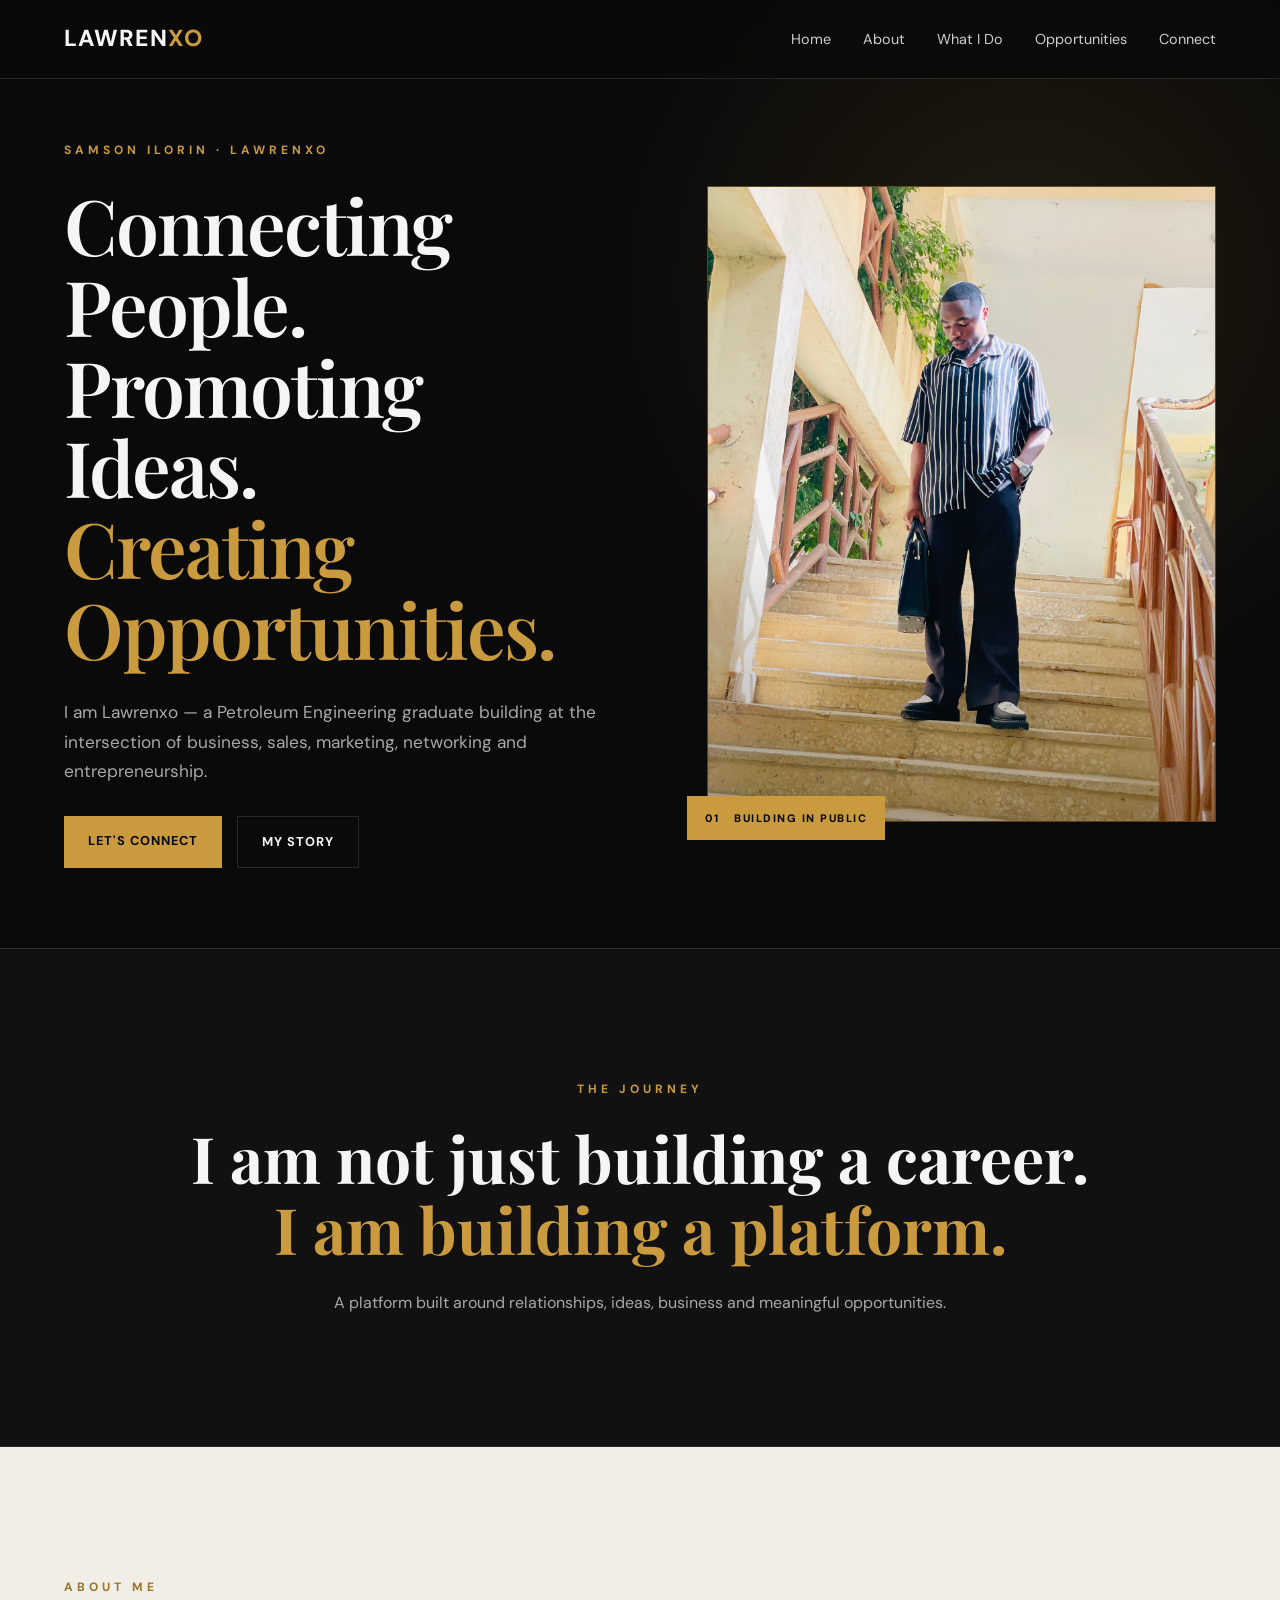
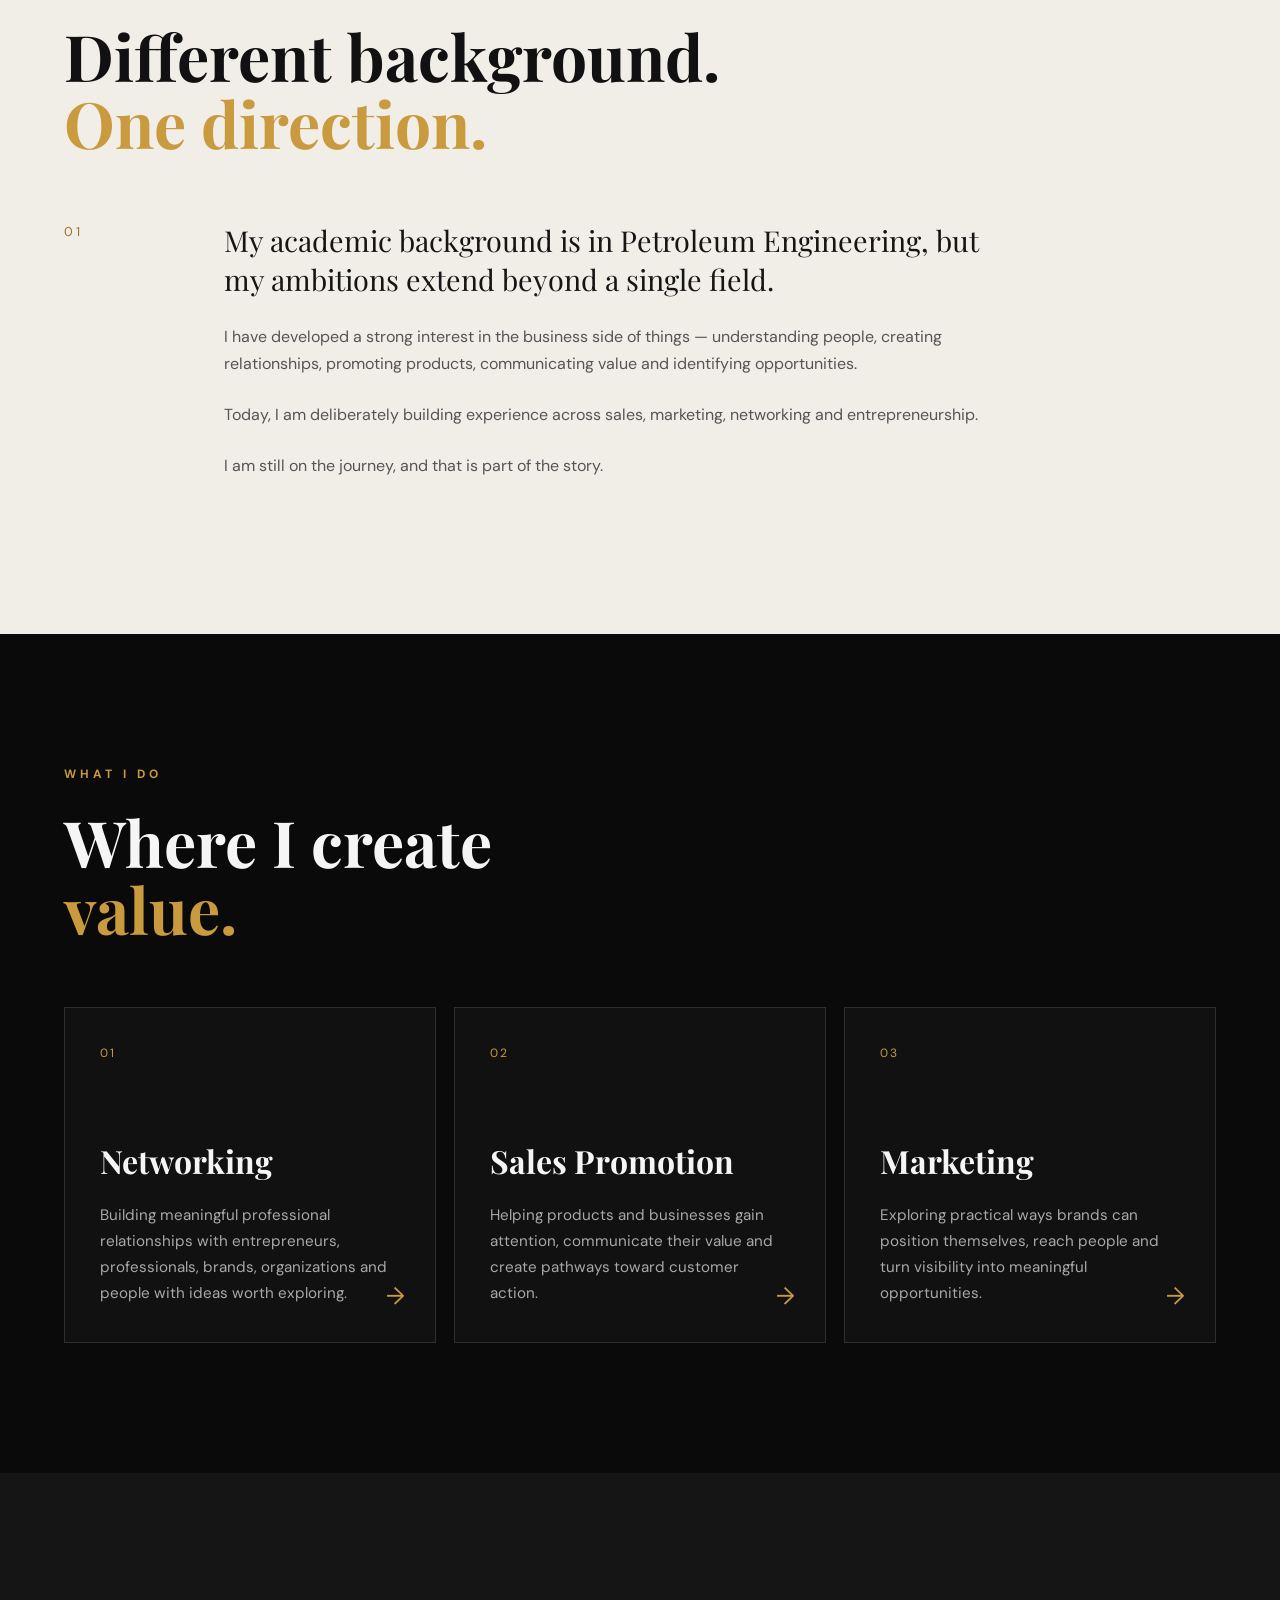
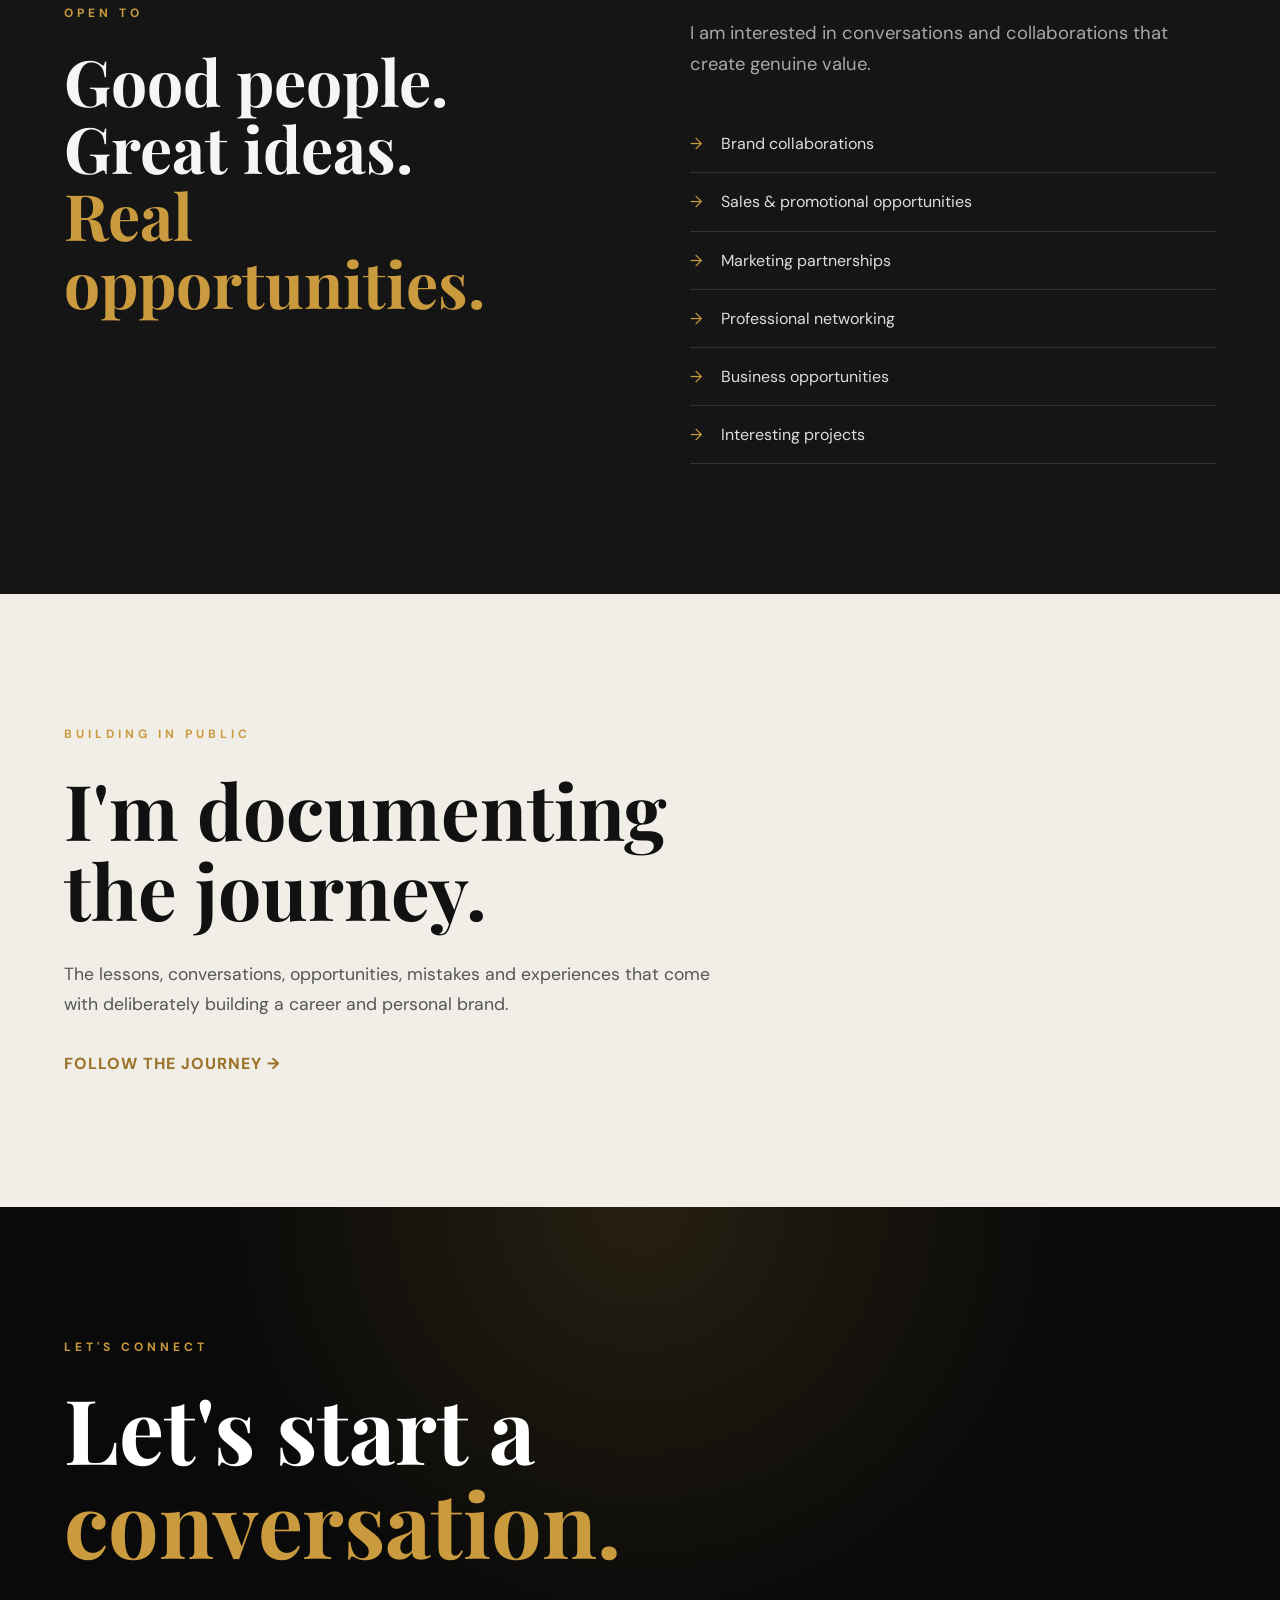
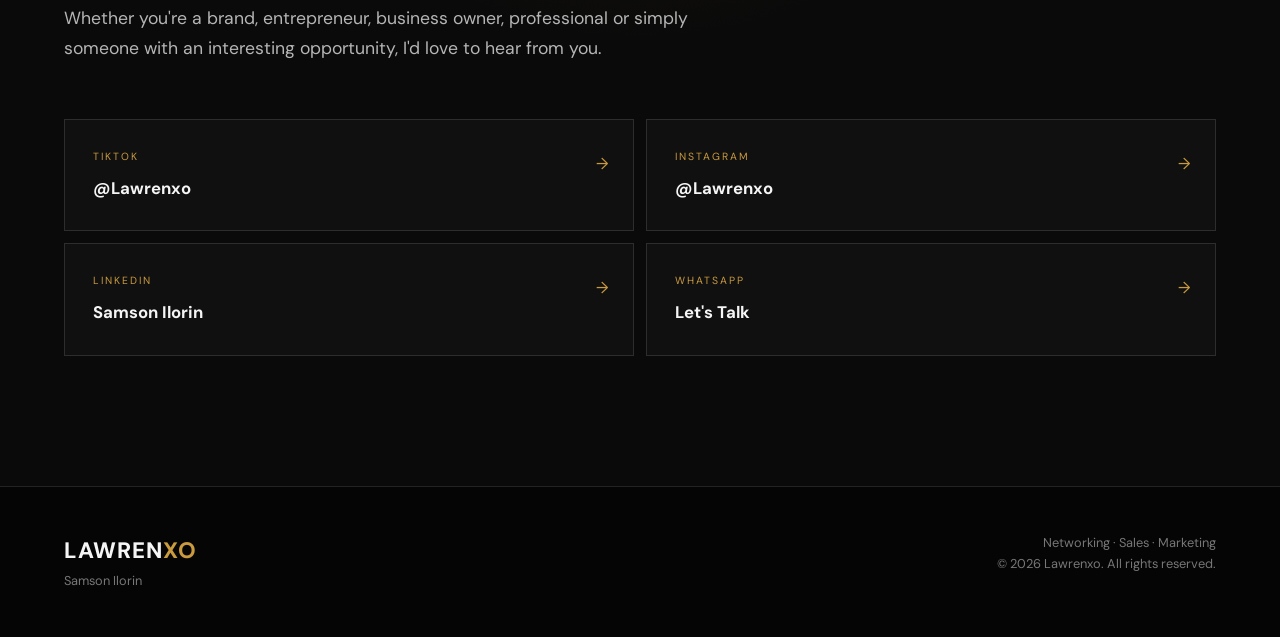
==== index.html @ e4afb921 "Add files via upload" ====
<!DOCTYPE html>
<html lang="en">

<head>

    <meta charset="UTF-8">

    <meta name="viewport"
          content="width=device-width, initial-scale=1.0">

    <meta name="description"
          content="Lawrenxo — Samson Ilorin. Networking, sales promotion, marketing and business opportunities.">

    <title>LAWRENXO | Samson Ilorin</title>

    <link rel="stylesheet" href="style.css">

</head>

<body>

<!-- ========================================================
     NAVIGATION
========================================================= -->

<header class="navbar">

    <div class="nav-container">

        <a href="#home" class="logo">
            LAWREN<span>XO</span>
        </a>

        <button class="menu-button"
                id="menuButton"
                aria-label="Open menu">
            ☰
        </button>

        <nav id="navMenu">

            <a href="#home">Home</a>

            <a href="#about">About</a>

            <a href="#what-i-do">What I Do</a>

            <a href="#opportunities">Opportunities</a>

            <a href="#connect">Connect</a>

        </nav>

    </div>

</header>


<!-- ========================================================
     HERO
========================================================= -->

<section id="home" class="hero">

    <div class="hero-container">

        <div class="hero-text">

            <p class="eyebrow">
                SAMSON ILORIN · LAWRENXO
            </p>

            <h1>
                Connecting People.
                <br>
                Promoting Ideas.
                <br>
                <span>Creating Opportunities.</span>
            </h1>

            <p class="hero-description">

                I am Lawrenxo — a Petroleum Engineering graduate
                building at the intersection of business, sales,
                marketing, networking and entrepreneurship.

            </p>

            <div class="hero-buttons">

                <a href="#connect" class="button primary">
                    LET'S CONNECT
                </a>

                <a href="#about" class="button secondary">
                    MY STORY
                </a>

            </div>

        </div>


        <div class="hero-image">

            <div class="image-frame">

                <img src="lawrenxo.jpg"
                     alt="Lawrenxo — Samson Ilorin">

            </div>

            <div class="image-tag">
                <span>01</span>
                BUILDING IN PUBLIC
            </div>

        </div>

    </div>

</section>


<!-- ========================================================
     INTRODUCTION
========================================================= -->

<section class="statement">

    <div class="statement-container">

        <p class="section-label">
            THE JOURNEY
        </p>

        <h2>
            I am not just building a career.
            <br>
            <span>I am building a platform.</span>
        </h2>

        <p>

            A platform built around relationships, ideas,
            business and meaningful opportunities.

        </p>

    </div>

</section>


<!-- ========================================================
     ABOUT
========================================================= -->

<section id="about" class="section about">

    <div class="section-container">

        <div class="section-heading">

            <p class="section-label">
                ABOUT ME
            </p>

            <h2>
                Different background.
                <br>
                <span>One direction.</span>
            </h2>

        </div>


        <div class="about-grid">

            <div class="about-number">
                01
            </div>

            <div class="about-content">

                <p class="large-text">

                    My academic background is in Petroleum
                    Engineering, but my ambitions extend beyond
                    a single field.

                </p>

                <p>

                    I have developed a strong interest in the
                    business side of things — understanding
                    people, creating relationships, promoting
                    products, communicating value and identifying
                    opportunities.

                </p>

                <p>

                    Today, I am deliberately building experience
                    across sales, marketing, networking and
                    entrepreneurship.

                </p>

                <p>

                    I am still on the journey, and that is part
                    of the story.

                </p>

            </div>

        </div>

    </div>

</section>


<!-- ========================================================
     WHAT I DO
========================================================= -->

<section id="what-i-do" class="section dark-section">

    <div class="section-container">

        <div class="section-heading">

            <p class="section-label gold">
                WHAT I DO
            </p>

            <h2>
                Where I create
                <br>
                <span>value.</span>
            </h2>

        </div>


        <div class="service-grid">

            <div class="service-card">

                <div class="service-number">
                    01
                </div>

                <h3>
                    Networking
                </h3>

                <p>

                    Building meaningful professional relationships
                    with entrepreneurs, professionals, brands,
                    organizations and people with ideas worth
                    exploring.

                </p>

                <span class="card-arrow">
                    →
                </span>

            </div>


            <div class="service-card">

                <div class="service-number">
                    02
                </div>

                <h3>
                    Sales Promotion
                </h3>

                <p>

                    Helping products and businesses gain attention,
                    communicate their value and create pathways
                    toward customer action.

                </p>

                <span class="card-arrow">
                    →
                </span>

            </div>


            <div class="service-card">

                <div class="service-number">
                    03
                </div>

                <h3>
                    Marketing
                </h3>

                <p>

                    Exploring practical ways brands can position
                    themselves, reach people and turn visibility
                    into meaningful opportunities.

                </p>

                <span class="card-arrow">
                    →
                </span>

            </div>

        </div>

    </div>

</section>


<!-- ========================================================
     OPPORTUNITIES
========================================================= -->

<section id="opportunities" class="section opportunities">

    <div class="section-container">

        <div class="opportunity-grid">

            <div>

                <p class="section-label">
                    OPEN TO
                </p>

                <h2>
                    Good people.
                    <br>
                    Great ideas.
                    <br>
                    <span>Real opportunities.</span>
                </h2>

            </div>


            <div class="opportunity-text">

                <p>

                    I am interested in conversations and
                    collaborations that create genuine value.

                </p>

                <ul>

                    <li>
                        Brand collaborations
                    </li>

                    <li>
                        Sales & promotional opportunities
                    </li>

                    <li>
                        Marketing partnerships
                    </li>

                    <li>
                        Professional networking
                    </li>

                    <li>
                        Business opportunities
                    </li>

                    <li>
                        Interesting projects
                    </li>

                </ul>

            </div>

        </div>

    </div>

</section>


<!-- ========================================================
     PERSONAL BRAND / CONTENT
========================================================= -->

<section class="section content-section">

    <div class="section-container">

        <div class="content-box">

            <p class="section-label gold">
                BUILDING IN PUBLIC
            </p>

            <h2>
                I'm documenting
                <br>
                the journey.
            </h2>

            <p>

                The lessons, conversations, opportunities,
                mistakes and experiences that come with
                deliberately building a career and personal
                brand.

            </p>

            <a href="#" class="text-link">
                FOLLOW THE JOURNEY →
            </a>

        </div>

    </div>

</section>


<!-- ========================================================
     CONNECT
========================================================= -->

<section id="connect" class="section connect-section">

    <div class="section-container">

        <p class="section-label gold">
            LET'S CONNECT
        </p>

        <h2>
            Let's start a
            <br>
            <span>conversation.</span>
        </h2>

        <p class="connect-description">

            Whether you're a brand, entrepreneur, business
            owner, professional or simply someone with an
            interesting opportunity, I'd love to hear from you.

        </p>


        <div class="contact-grid">

            <a href="#" class="contact-card">

                <small>
                    TIKTOK
                </small>

                <strong>
                    @Lawrenxo
                </strong>

                <span>
                    →
                </span>

            </a>


            <a href="#" class="contact-card">

                <small>
                    INSTAGRAM
                </small>

                <strong>
                    @Lawrenxo
                </strong>

                <span>
                    →
                </span>

            </a>


            <a href="#" class="contact-card">

                <small>
                    LINKEDIN
                </small>

                <strong>
                    Samson Ilorin
                </strong>

                <span>
                    →
                </span>

            </a>


            <a href="#" class="contact-card">

                <small>
                    WHATSAPP
                </small>

                <strong>
                    Let's Talk
                </strong>

                <span>
                    →
                </span>

            </a>

        </div>

    </div>

</section>


<!-- ========================================================
     FOOTER
========================================================= -->

<footer>

    <div class="footer-container">

        <div>

            <div class="footer-logo">
                LAWREN<span>XO</span>
            </div>

            <p>
                Samson Ilorin
            </p>

        </div>


        <div class="footer-right">

            <p>
                Networking · Sales · Marketing
            </p>

            <p>
                © <span id="year"></span> Lawrenxo.
                All rights reserved.
            </p>

        </div>

    </div>

</footer>


<script src="script.js"></script>

</body>

</html>
---- style.css ----
@import url('https://fonts.googleapis.com/css2?family=DM+Sans:wght@400;500;600;700&family=Playfair+Display:wght@500;600;700&display=swap');


/* ==========================================================
   GLOBAL
========================================================== */

* {
    margin: 0;
    padding: 0;
    box-sizing: border-box;
}

html {
    scroll-behavior: smooth;
}

body {
    font-family: "DM Sans", sans-serif;
    background: #0a0a0a;
    color: #f5f5f5;
    line-height: 1.7;
}

a {
    color: inherit;
    text-decoration: none;
}

img {
    max-width: 100%;
    display: block;
}

:root {
    --black: #0a0a0a;
    --soft-black: #111111;
    --gold: #c99a3e;
    --light-gold: #e0b95c;
    --white: #f5f5f5;
    --grey: #a8a8a8;
    --border: rgba(255,255,255,0.12);
}


/* ==========================================================
   NAVIGATION
========================================================== */

.navbar {
    position: fixed;
    top: 0;
    left: 0;
    width: 100%;
    z-index: 1000;
    background: rgba(10,10,10,0.92);
    backdrop-filter: blur(15px);
    border-bottom: 1px solid var(--border);
}

.nav-container {
    width: min(1180px, 90%);
    margin: auto;
    height: 78px;
    display: flex;
    align-items: center;
    justify-content: space-between;
}

.logo {
    font-size: 1.45rem;
    font-weight: 800;
    letter-spacing: 1px;
}

.logo span,
.footer-logo span {
    color: var(--gold);
}

nav {
    display: flex;
    gap: 32px;
}

nav a {
    color: #cfcfcf;
    font-size: 0.9rem;
    transition: 0.3s;
}

nav a:hover {
    color: var(--gold);
}

.menu-button {
    display: none;
    background: none;
    border: none;
    color: white;
    font-size: 28px;
}


/* ==========================================================
   HERO
========================================================== */

.hero {
    min-height: 100vh;
    padding: 140px 0 80px;
    background:
        radial-gradient(
            circle at 80% 30%,
            rgba(201,154,62,0.13),
            transparent 35%
        ),
        var(--black);
}

.hero-container {
    width: min(1180px, 90%);
    margin: auto;
    display: grid;
    grid-template-columns: 1.05fr 0.95fr;
    align-items: center;
    gap: 80px;
}

.eyebrow,
.section-label {
    color: var(--gold);
    font-size: 0.75rem;
    font-weight: 700;
    letter-spacing: 4px;
    margin-bottom: 24px;
}

.hero h1 {
    font-family: "Playfair Display", serif;
    font-size: clamp(3rem, 6vw, 5.8rem);
    line-height: 1.05;
    font-weight: 600;
    letter-spacing: -2px;
}

.hero h1 span {
    color: var(--gold);
}

.hero-description {
    color: var(--grey);
    max-width: 590px;
    margin: 30px 0;
    font-size: 1.08rem;
}

.hero-buttons {
    display: flex;
    gap: 15px;
    flex-wrap: wrap;
}

.button {
    padding: 14px 24px;
    font-size: 0.8rem;
    font-weight: 700;
    letter-spacing: 1px;
    transition: 0.3s;
}

.primary {
    background: var(--gold);
    color: #080808;
}

.primary:hover {
    background: var(--light-gold);
    transform: translateY(-2px);
}

.secondary {
    border: 1px solid var(--border);
}

.secondary:hover {
    border-color: var(--gold);
    color: var(--gold);
}

.hero-image {
    position: relative;
}

.image-frame {
    position: relative;
    overflow: hidden;
    border: 1px solid rgba(201,154,62,0.4);
}

.image-frame::after {
    content: "";
    position: absolute;
    inset: 0;
    background: linear-gradient(
        to top,
        rgba(0,0,0,0.3),
        transparent 45%
    );
}

.image-frame img {
    width: 100%;
    aspect-ratio: 4 / 5;
    object-fit: cover;
}

.image-tag {
    position: absolute;
    bottom: -18px;
    left: -20px;
    background: var(--gold);
    color: #080808;
    padding: 13px 18px;
    font-size: 0.68rem;
    font-weight: 800;
    letter-spacing: 1.5px;
}

.image-tag span {
    margin-right: 10px;
}


/* ==========================================================
   STATEMENT
========================================================== */

.statement {
    background: #111;
    padding: 130px 0;
    border-top: 1px solid var(--border);
    border-bottom: 1px solid var(--border);
}

.statement-container {
    width: min(950px, 90%);
    margin: auto;
    text-align: center;
}

.statement h2 {
    font-family: "Playfair Display", serif;
    font-size: clamp(2.4rem, 5vw, 4.5rem);
    line-height: 1.1;
}

.statement h2 span {
    color: var(--gold);
}

.statement p:last-child {
    margin-top: 25px;
    color: var(--grey);
}


/* ==========================================================
   SECTIONS
========================================================== */

.section {
    padding: 130px 0;
}

.section-container {
    width: min(1180px, 90%);
    margin: auto;
}

.section-heading {
    margin-bottom: 65px;
}

.section-heading h2,
.connect-section h2,
.content-box h2,
.opportunity-grid h2 {
    font-family: "Playfair Display", serif;
    font-size: clamp(2.5rem, 5vw, 4.7rem);
    line-height: 1.05;
}

.section-heading h2 span,
.opportunity-grid h2 span,
.connect-section h2 span {
    color: var(--gold);
}


/* ==========================================================
   ABOUT
========================================================== */

.about {
    background: #f1eee8;
    color: #111;
}

.about .section-label {
    color: #9b7428;
}

.about-grid {
    display: grid;
    grid-template-columns: 120px 1fr;
    gap: 40px;
}

.about-number {
    font-size: 0.8rem;
    letter-spacing: 3px;
    color: #9b7428;
}

.about-content {
    max-width: 780px;
}

.about-content p {
    color: #555;
    margin-bottom: 24px;
}

.about-content .large-text {
    font-family: "Playfair Display", serif;
    font-size: 1.8rem;
    line-height: 1.35;
    color: #151515;
}


/* ==========================================================
   SERVICES
========================================================== */

.dark-section {
    background: var(--black);
}

.gold {
    color: var(--gold);
}

.service-grid {
    display: grid;
    grid-template-columns: repeat(3, 1fr);
    gap: 18px;
}

.service-card {
    position: relative;
    min-height: 330px;
    padding: 35px;
    background: #111;
    border: 1px solid var(--border);
    transition: 0.35s;
}

.service-card:hover {
    transform: translateY(-8px);
    border-color: rgba(201,154,62,0.7);
}

.service-number {
    color: var(--gold);
    font-size: 0.75rem;
    letter-spacing: 2px;
    margin-bottom: 70px;
}

.service-card h3 {
    font-family: "Playfair Display", serif;
    font-size: 2rem;
    margin-bottom: 15px;
}

.service-card p {
    color: var(--grey);
    font-size: 0.95rem;
}

.card-arrow {
    position: absolute;
    right: 30px;
    bottom: 25px;
    color: var(--gold);
    font-size: 1.5rem;
}


/* ==========================================================
   OPPORTUNITIES
========================================================== */

.opportunities {
    background: #151515;
}

.opportunity-grid {
    display: grid;
    grid-template-columns: 1fr 1fr;
    gap: 100px;
    align-items: start;
}

.opportunity-text {
    padding-top: 15px;
}

.opportunity-text > p {
    color: var(--grey);
    font-size: 1.15rem;
    margin-bottom: 35px;
}

.opportunity-text ul {
    list-style: none;
}

.opportunity-text li {
    padding: 15px 0;
    border-bottom: 1px solid var(--border);
    color: #ddd;
}

.opportunity-text li::before {
    content: "→";
    color: var(--gold);
    margin-right: 15px;
}


/* ==========================================================
   CONTENT
========================================================== */

.content-section {
    background: #f1eee8;
    color: #111;
}

.content-box {
    max-width: 850px;
}

.content-box h2 {
    font-size: clamp(2.8rem, 6vw, 5.2rem);
}

.content-box p:not(.section-label) {
    color: #555;
    font-size: 1.1rem;
    margin: 30px 0;
    max-width: 650px;
}

.text-link {
    color: #9b7428;
    font-weight: 800;
    letter-spacing: 1px;
}


/* ==========================================================
   CONNECT
========================================================== */

.connect-section {
    background:
        radial-gradient(
            circle at 50% 0%,
            rgba(201,154,62,0.15),
            transparent 40%
        ),
        var(--black);
}

.connect-section h2 {
    color: #fff;
    font-size: clamp(3rem, 7vw, 6.5rem);
}

.connect-description {
    max-width: 680px;
    color: #b5b5b5;
    font-size: 1.1rem;
    margin: 35px 0 55px;
}

.contact-grid {
    display: grid;
    grid-template-columns: repeat(2, 1fr);
    gap: 12px;
}

.contact-card {
    position: relative;
    padding: 28px;
    border: 1px solid var(--border);
    background: rgba(255,255,255,0.025);
    transition: 0.3s;
}

.contact-card:hover {
    border-color: var(--gold);
    transform: translateY(-3px);
}

.contact-card small {
    display: block;
    color: var(--gold);
    font-size: 0.65rem;
    letter-spacing: 2px;
    margin-bottom: 8px;
}

.contact-card strong {
    font-size: 1.05rem;
}

.contact-card span {
    position: absolute;
    right: 25px;
    top: 30px;
    color: var(--gold);
}


/* ==========================================================
   FOOTER
========================================================== */

footer {
    background: #050505;
    border-top: 1px solid var(--border);
    padding: 45px 0;
}

.footer-container {
    width: min(1180px, 90%);
    margin: auto;
    display: flex;
    justify-content: space-between;
    gap: 30px;
}

.footer-logo {
    font-size: 1.4rem;
    font-weight: 800;
    letter-spacing: 1px;
}

footer p {
    color: #777;
    font-size: 0.8rem;
}

.footer-right {
    text-align: right;
}


/* ==========================================================
   MOBILE
========================================================== */

@media (max-width: 800px) {

    .nav-container {
        height: 70px;
    }

    .menu-button {
        display: block;
        cursor: pointer;
    }

    nav {
        display: none;
        position: absolute;
        top: 70px;
        left: 0;
        width: 100%;
        background: #0a0a0a;
        flex-direction: column;
        padding: 25px 5%;
        border-bottom: 1px solid var(--border);
    }

    nav.active {
        display: flex;
    }

    nav a {
        padding: 10px 0;
    }

    .hero {
        padding-top: 115px;
    }

    .hero-container {
        grid-template-columns: 1fr;
        gap: 55px;
    }

    .hero h1 {
        font-size: clamp(3rem, 13vw, 4.5rem);
    }

    .hero-image {
        max-width: 520px;
        margin: auto;
    }

    .service-grid {
        grid-template-columns: 1fr;
    }

    .about-grid {
        grid-template-columns: 1fr;
        gap: 20px;
    }

    .opportunity-grid {
        grid-template-columns: 1fr;
        gap: 55px;
    }

    .contact-grid {
        grid-template-columns: 1fr;
    }

    .footer-container {
        flex-direction: column;
    }

    .footer-right {
        text-align: left;
    }

    .section {
        padding: 95px 0;
    }

}


/* ==========================================================
   VERY SMALL PHONES
========================================================== */

@media (max-width: 430px) {

    .hero h1 {
        letter-spacing: -1.5px;
    }

    .image-tag {
        left: 10px;
    }

    .service-card {
        padding: 28px;
    }

    .contact-card {
        padding: 24px;
    }

}
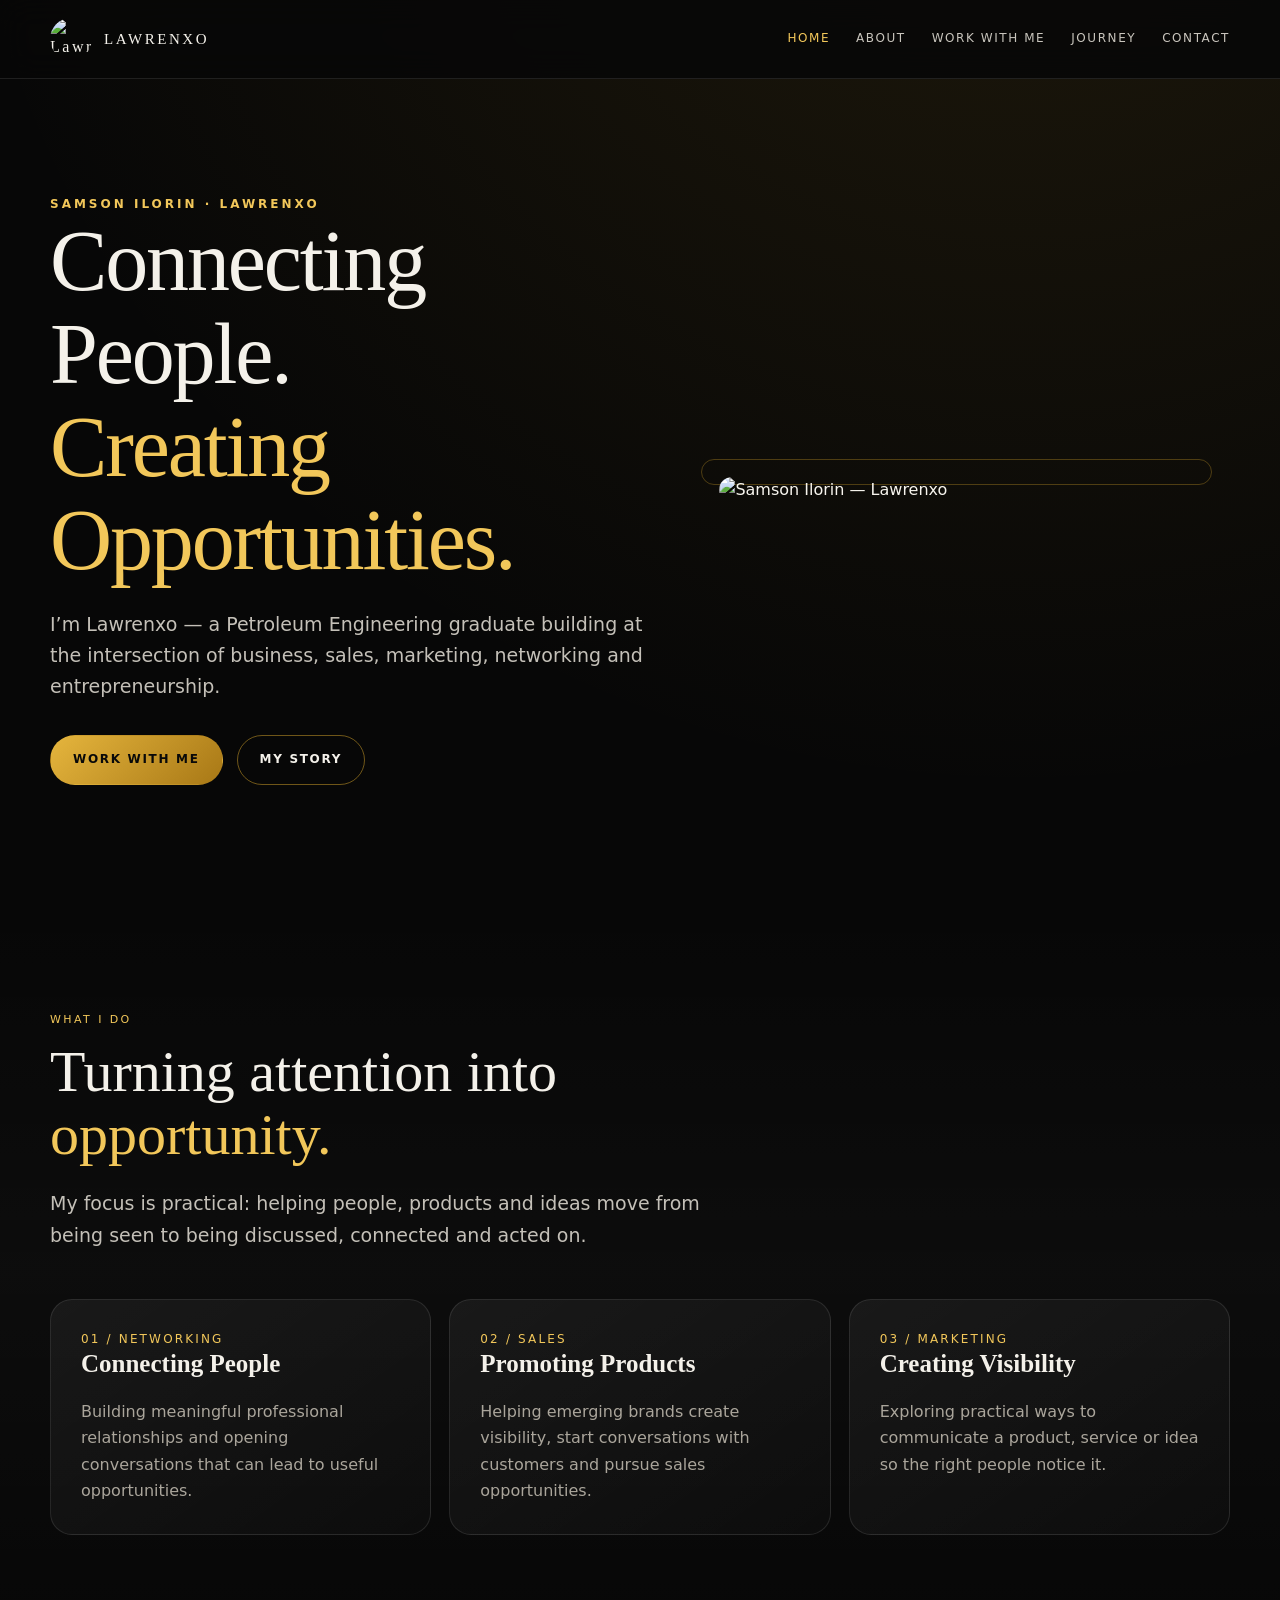
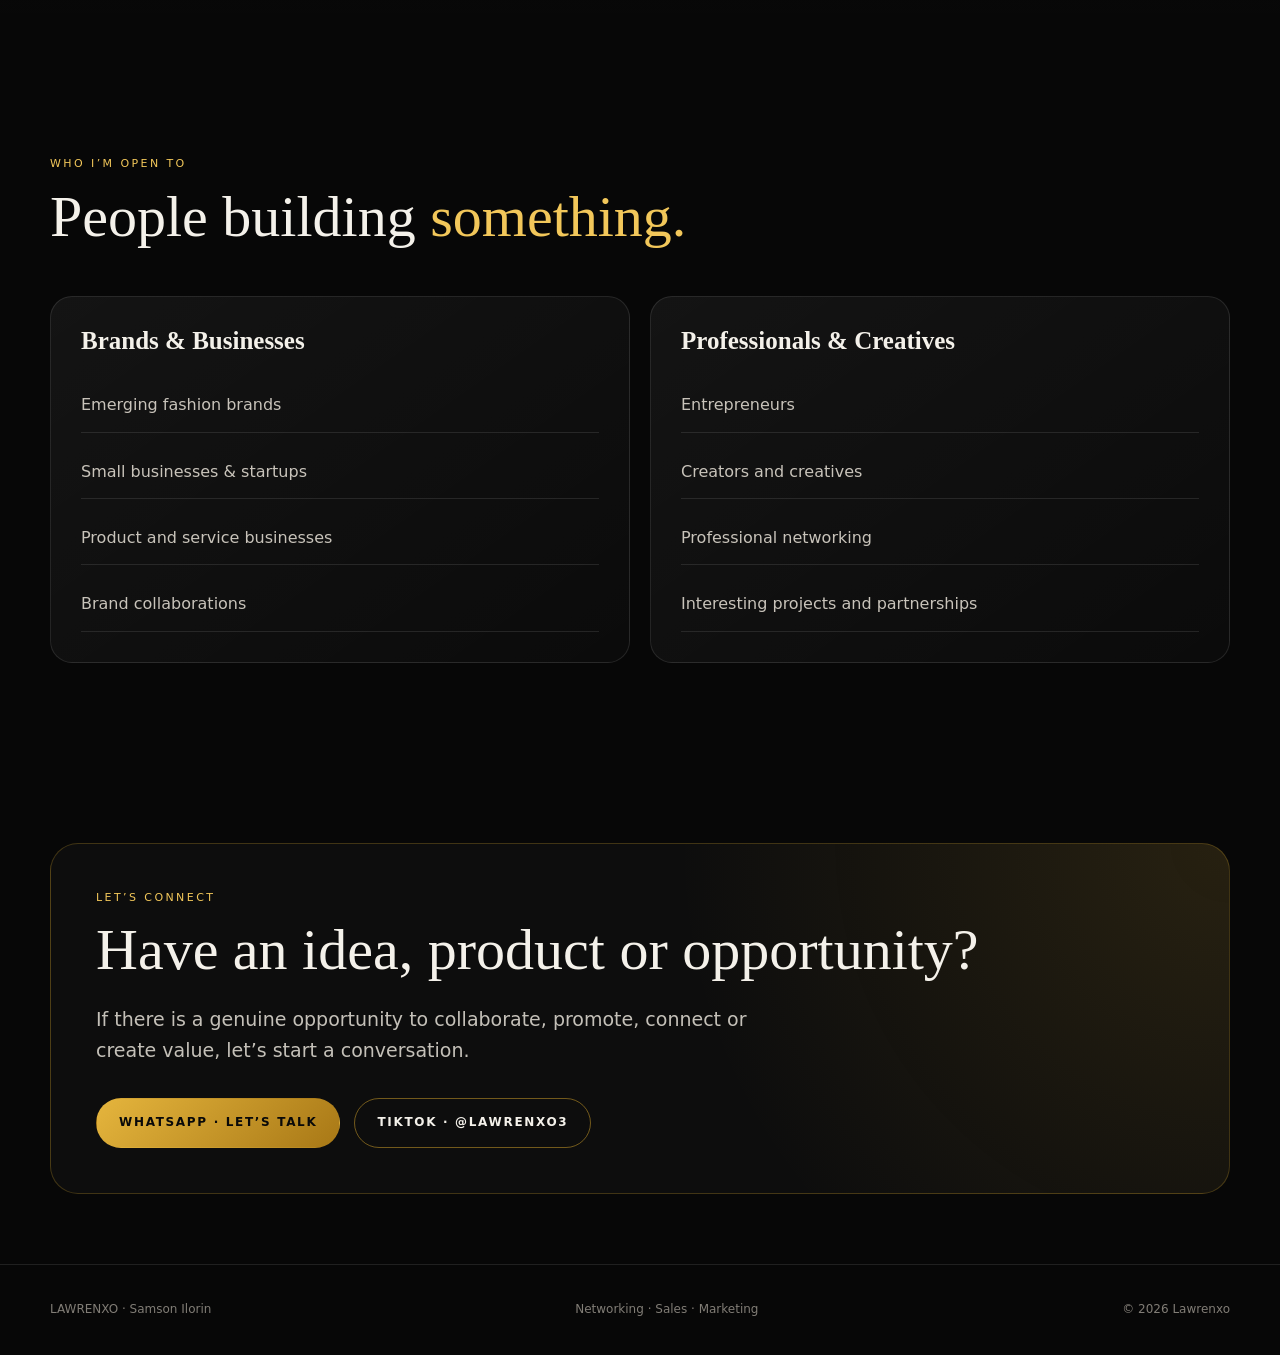
==== commit 3d07ebf7: "Add files via upload" ====
--- a/index.html
+++ b/index.html
@@ -1,594 +1,40 @@
-<!DOCTYPE html>
-<html lang="en">
-
-<head>
-
-    <meta charset="UTF-8">
-
-    <meta name="viewport"
-          content="width=device-width, initial-scale=1.0">
-
-    <meta name="description"
-          content="Lawrenxo — Samson Ilorin. Networking, sales promotion, marketing and business opportunities.">
-
-    <title>LAWRENXO | Samson Ilorin</title>
-
-    <link rel="stylesheet" href="style.css">
-
-</head>
-
-<body>
-
-<!-- ========================================================
-     NAVIGATION
-========================================================= -->
-
-<header class="navbar">
-
-    <div class="nav-container">
-
-        <a href="#home" class="logo">
-            LAWREN<span>XO</span>
-        </a>
-
-        <button class="menu-button"
-                id="menuButton"
-                aria-label="Open menu">
-            ☰
-        </button>
-
-        <nav id="navMenu">
-
-            <a href="#home">Home</a>
-
-            <a href="#about">About</a>
-
-            <a href="#what-i-do">What I Do</a>
-
-            <a href="#opportunities">Opportunities</a>
-
-            <a href="#connect">Connect</a>
-
-        </nav>
-
-    </div>
-
-</header>
-
-
-<!-- ========================================================
-     HERO
-========================================================= -->
-
-<section id="home" class="hero">
-
-    <div class="hero-container">
-
-        <div class="hero-text">
-
-            <p class="eyebrow">
-                SAMSON ILORIN · LAWRENXO
-            </p>
-
-            <h1>
-                Connecting People.
-                <br>
-                Promoting Ideas.
-                <br>
-                <span>Creating Opportunities.</span>
-            </h1>
-
-            <p class="hero-description">
-
-                I am Lawrenxo — a Petroleum Engineering graduate
-                building at the intersection of business, sales,
-                marketing, networking and entrepreneurship.
-
-            </p>
-
-            <div class="hero-buttons">
-
-                <a href="#connect" class="button primary">
-                    LET'S CONNECT
-                </a>
-
-                <a href="#about" class="button secondary">
-                    MY STORY
-                </a>
-
-            </div>
-
-        </div>
-
-
-        <div class="hero-image">
-
-            <div class="image-frame">
-
-                <img src="lawrenxo.jpg"
-                     alt="Lawrenxo — Samson Ilorin">
-
-            </div>
-
-            <div class="image-tag">
-                <span>01</span>
-                BUILDING IN PUBLIC
-            </div>
-
-        </div>
-
-    </div>
-
+<!doctype html>
+<html lang="en"><head>
+<meta charset="utf-8"><meta name="viewport" content="width=device-width,initial-scale=1">
+<title>LAWRENXO | Samson Ilorin</title>
+<meta name="description" content="Lawrenxo — Samson Ilorin. Networking, sales promotion, marketing and business opportunities.">
+<link rel="icon" type="image/png" href="assets/favicon.png"><link rel="stylesheet" href="style.css">
+</head><body>
+<header class="site-header"><div class="container nav">
+<a class="brand" href="index.html"><img src="assets/lawrenxo-logo.png" alt="Lawrenxo LX logo"><span>LAWRENXO</span></a>
+<button class="menu-btn" aria-label="Open menu">☰</button>
+<nav class="nav-links"><a href="index.html">Home</a><a href="about.html">About</a><a href="work.html">Work With Me</a><a href="journey.html">Journey</a><a href="contact.html">Contact</a></nav>
+</div></header>
+<main>
+<section class="hero container">
+<div class="reveal"><div class="eyebrow">Samson Ilorin · Lawrenxo</div>
+<h1>Connecting People.<br><span class="gold">Creating Opportunities.</span></h1>
+<p class="lead">I’m Lawrenxo — a Petroleum Engineering graduate building at the intersection of business, sales, marketing, networking and entrepreneurship.</p>
+<div class="actions"><a class="btn primary" href="work.html">Work With Me</a><a class="btn" href="about.html">My Story</a></div></div>
+<div class="hero-photo reveal"><img src="assets/lawrenxo.jpg" alt="Samson Ilorin — Lawrenxo"></div>
 </section>
 
+<section class="section alt"><div class="container">
+<div class="section-head reveal"><div class="kicker">What I Do</div><h2>Turning attention into <span class="gold">opportunity.</span></h2><p class="lead">My focus is practical: helping people, products and ideas move from being seen to being discussed, connected and acted on.</p></div>
+<div class="grid-3">
+<article class="card reveal"><div class="num">01 / NETWORKING</div><h3>Connecting People</h3><p>Building meaningful professional relationships and opening conversations that can lead to useful opportunities.</p></article>
+<article class="card reveal"><div class="num">02 / SALES</div><h3>Promoting Products</h3><p>Helping emerging brands create visibility, start conversations with customers and pursue sales opportunities.</p></article>
+<article class="card reveal"><div class="num">03 / MARKETING</div><h3>Creating Visibility</h3><p>Exploring practical ways to communicate a product, service or idea so the right people notice it.</p></article>
+</div></div></section>
 
-<!-- ========================================================
-     INTRODUCTION
-========================================================= -->
+<section class="section"><div class="container">
+<div class="section-head reveal"><div class="kicker">Who I’m Open To</div><h2>People building <span class="gold">something.</span></h2></div>
+<div class="grid-2">
+<div class="card reveal"><h3>Brands & Businesses</h3><ul class="list"><li>Emerging fashion brands</li><li>Small businesses & startups</li><li>Product and service businesses</li><li>Brand collaborations</li></ul></div>
+<div class="card reveal"><h3>Professionals & Creatives</h3><ul class="list"><li>Entrepreneurs</li><li>Creators and creatives</li><li>Professional networking</li><li>Interesting projects and partnerships</li></ul></div>
+</div></div></section>
 
-<section class="statement">
-
-    <div class="statement-container">
-
-        <p class="section-label">
-            THE JOURNEY
-        </p>
-
-        <h2>
-            I am not just building a career.
-            <br>
-            <span>I am building a platform.</span>
-        </h2>
-
-        <p>
-
-            A platform built around relationships, ideas,
-            business and meaningful opportunities.
-
-        </p>
-
-    </div>
-
-</section>
-
-
-<!-- ========================================================
-     ABOUT
-========================================================= -->
-
-<section id="about" class="section about">
-
-    <div class="section-container">
-
-        <div class="section-heading">
-
-            <p class="section-label">
-                ABOUT ME
-            </p>
-
-            <h2>
-                Different background.
-                <br>
-                <span>One direction.</span>
-            </h2>
-
-        </div>
-
-
-        <div class="about-grid">
-
-            <div class="about-number">
-                01
-            </div>
-
-            <div class="about-content">
-
-                <p class="large-text">
-
-                    My academic background is in Petroleum
-                    Engineering, but my ambitions extend beyond
-                    a single field.
-
-                </p>
-
-                <p>
-
-                    I have developed a strong interest in the
-                    business side of things — understanding
-                    people, creating relationships, promoting
-                    products, communicating value and identifying
-                    opportunities.
-
-                </p>
-
-                <p>
-
-                    Today, I am deliberately building experience
-                    across sales, marketing, networking and
-                    entrepreneurship.
-
-                </p>
-
-                <p>
-
-                    I am still on the journey, and that is part
-                    of the story.
-
-                </p>
-
-            </div>
-
-        </div>
-
-    </div>
-
-</section>
-
-
-<!-- ========================================================
-     WHAT I DO
-========================================================= -->
-
-<section id="what-i-do" class="section dark-section">
-
-    <div class="section-container">
-
-        <div class="section-heading">
-
-            <p class="section-label gold">
-                WHAT I DO
-            </p>
-
-            <h2>
-                Where I create
-                <br>
-                <span>value.</span>
-            </h2>
-
-        </div>
-
-
-        <div class="service-grid">
-
-            <div class="service-card">
-
-                <div class="service-number">
-                    01
-                </div>
-
-                <h3>
-                    Networking
-                </h3>
-
-                <p>
-
-                    Building meaningful professional relationships
-                    with entrepreneurs, professionals, brands,
-                    organizations and people with ideas worth
-                    exploring.
-
-                </p>
-
-                <span class="card-arrow">
-                    →
-                </span>
-
-            </div>
-
-
-            <div class="service-card">
-
-                <div class="service-number">
-                    02
-                </div>
-
-                <h3>
-                    Sales Promotion
-                </h3>
-
-                <p>
-
-                    Helping products and businesses gain attention,
-                    communicate their value and create pathways
-                    toward customer action.
-
-                </p>
-
-                <span class="card-arrow">
-                    →
-                </span>
-
-            </div>
-
-
-            <div class="service-card">
-
-                <div class="service-number">
-                    03
-                </div>
-
-                <h3>
-                    Marketing
-                </h3>
-
-                <p>
-
-                    Exploring practical ways brands can position
-                    themselves, reach people and turn visibility
-                    into meaningful opportunities.
-
-                </p>
-
-                <span class="card-arrow">
-                    →
-                </span>
-
-            </div>
-
-        </div>
-
-    </div>
-
-</section>
-
-
-<!-- ========================================================
-     OPPORTUNITIES
-========================================================= -->
-
-<section id="opportunities" class="section opportunities">
-
-    <div class="section-container">
-
-        <div class="opportunity-grid">
-
-            <div>
-
-                <p class="section-label">
-                    OPEN TO
-                </p>
-
-                <h2>
-                    Good people.
-                    <br>
-                    Great ideas.
-                    <br>
-                    <span>Real opportunities.</span>
-                </h2>
-
-            </div>
-
-
-            <div class="opportunity-text">
-
-                <p>
-
-                    I am interested in conversations and
-                    collaborations that create genuine value.
-
-                </p>
-
-                <ul>
-
-                    <li>
-                        Brand collaborations
-                    </li>
-
-                    <li>
-                        Sales & promotional opportunities
-                    </li>
-
-                    <li>
-                        Marketing partnerships
-                    </li>
-
-                    <li>
-                        Professional networking
-                    </li>
-
-                    <li>
-                        Business opportunities
-                    </li>
-
-                    <li>
-                        Interesting projects
-                    </li>
-
-                </ul>
-
-            </div>
-
-        </div>
-
-    </div>
-
-</section>
-
-
-<!-- ========================================================
-     PERSONAL BRAND / CONTENT
-========================================================= -->
-
-<section class="section content-section">
-
-    <div class="section-container">
-
-        <div class="content-box">
-
-            <p class="section-label gold">
-                BUILDING IN PUBLIC
-            </p>
-
-            <h2>
-                I'm documenting
-                <br>
-                the journey.
-            </h2>
-
-            <p>
-
-                The lessons, conversations, opportunities,
-                mistakes and experiences that come with
-                deliberately building a career and personal
-                brand.
-
-            </p>
-
-            <a href="#" class="text-link">
-                FOLLOW THE JOURNEY →
-            </a>
-
-        </div>
-
-    </div>
-
-</section>
-
-
-<!-- ========================================================
-     CONNECT
-========================================================= -->
-
-<section id="connect" class="section connect-section">
-
-    <div class="section-container">
-
-        <p class="section-label gold">
-            LET'S CONNECT
-        </p>
-
-        <h2>
-            Let's start a
-            <br>
-            <span>conversation.</span>
-        </h2>
-
-        <p class="connect-description">
-
-            Whether you're a brand, entrepreneur, business
-            owner, professional or simply someone with an
-            interesting opportunity, I'd love to hear from you.
-
-        </p>
-
-
-        <div class="contact-grid">
-
-            <a href="#" class="contact-card">
-
-                <small>
-                    TIKTOK
-                </small>
-
-                <strong>
-                    @Lawrenxo
-                </strong>
-
-                <span>
-                    →
-                </span>
-
-            </a>
-
-
-            <a href="#" class="contact-card">
-
-                <small>
-                    INSTAGRAM
-                </small>
-
-                <strong>
-                    @Lawrenxo
-                </strong>
-
-                <span>
-                    →
-                </span>
-
-            </a>
-
-
-            <a href="#" class="contact-card">
-
-                <small>
-                    LINKEDIN
-                </small>
-
-                <strong>
-                    Samson Ilorin
-                </strong>
-
-                <span>
-                    →
-                </span>
-
-            </a>
-
-
-            <a href="#" class="contact-card">
-
-                <small>
-                    WHATSAPP
-                </small>
-
-                <strong>
-                    Let's Talk
-                </strong>
-
-                <span>
-                    →
-                </span>
-
-            </a>
-
-        </div>
-
-    </div>
-
-</section>
-
-
-<!-- ========================================================
-     FOOTER
-========================================================= -->
-
-<footer>
-
-    <div class="footer-container">
-
-        <div>
-
-            <div class="footer-logo">
-                LAWREN<span>XO</span>
-            </div>
-
-            <p>
-                Samson Ilorin
-            </p>
-
-        </div>
-
-
-        <div class="footer-right">
-
-            <p>
-                Networking · Sales · Marketing
-            </p>
-
-            <p>
-                © <span id="year"></span> Lawrenxo.
-                All rights reserved.
-            </p>
-
-        </div>
-
-    </div>
-
-</footer>
-
-
-<script src="script.js"></script>
-
-</body>
-
-</html>
+<section class="cta-band"><div class="container contact-box reveal"><div class="kicker">Let’s Connect</div><h2>Have an idea, product or opportunity?</h2><p class="lead">If there is a genuine opportunity to collaborate, promote, connect or create value, let’s start a conversation.</p><div class="actions"><a class="btn primary" href="https://wa.me/2348118064784?text=Hello%20Lawrenxo%2C%20I%20found%20your%20website%20and%20I%27d%20like%20to%20discuss%20a%20business%20opportunity." target="_blank" rel="noopener">WhatsApp · Let’s Talk</a><a class="btn" href="https://www.tiktok.com/@lawrenxo3" target="_blank" rel="noopener">TikTok · @lawrenxo3</a></div></div></section>
+</main>
+<footer class="footer"><div class="container footer-row"><span>LAWRENXO · Samson Ilorin</span><span>Networking · Sales · Marketing</span><span>© 2026 Lawrenxo</span></div></footer>
+<script src="script.js"></script></body></html>
--- a/style.css
+++ b/style.css
@@ -1,683 +1,117 @@
 
-@import url('https://fonts.googleapis.com/css2?family=DM+Sans:wght@400;500;600;700&family=Playfair+Display:wght@500;600;700&display=swap');
-
-
-/* ==========================================================
-   GLOBAL
-========================================================== */
-
-* {
-    margin: 0;
-    padding: 0;
-    box-sizing: border-box;
+:root{
+  --bg:#070707;
+  --surface:#0e0e0f;
+  --surface-2:#141414;
+  --line:rgba(255,255,255,.10);
+  --text:#f4f1ea;
+  --muted:#aaa59b;
+  --gold:#d7a62a;
+  --gold-2:#f2c75a;
+  --max:1180px;
+  --radius:22px;
 }
-
-html {
-    scroll-behavior: smooth;
+*{box-sizing:border-box}
+html{scroll-behavior:smooth}
+body{
+  margin:0;background:radial-gradient(circle at 80% -10%,rgba(215,166,42,.12),transparent 32%),var(--bg);
+  color:var(--text);font-family:Inter,system-ui,-apple-system,BlinkMacSystemFont,"Segoe UI",sans-serif;
+  line-height:1.65;
 }
-
-body {
-    font-family: "DM Sans", sans-serif;
-    background: #0a0a0a;
-    color: #f5f5f5;
-    line-height: 1.7;
+a{color:inherit;text-decoration:none}
+img{max-width:100%;display:block}
+.container{width:min(calc(100% - 40px),var(--max));margin:auto}
+.site-header{
+  position:sticky;top:0;z-index:100;background:rgba(7,7,7,.88);
+  backdrop-filter:blur(16px);border-bottom:1px solid var(--line)
 }
-
-a {
-    color: inherit;
-    text-decoration: none;
+.nav{height:78px;display:flex;align-items:center;justify-content:space-between}
+.brand{display:flex;align-items:center;gap:12px;font-family:Georgia,serif;letter-spacing:.16em}
+.brand img{width:42px;height:42px;border-radius:50%;object-fit:cover}
+.brand span{font-size:15px}
+.nav-links{display:flex;gap:26px;align-items:center}
+.nav-links a{font-size:12px;letter-spacing:.13em;text-transform:uppercase;color:#c9c5bd}
+.nav-links a:hover,.nav-links a.active{color:var(--gold-2)}
+.menu-btn{display:none;background:none;border:0;color:white;font-size:25px}
+.hero{min-height:calc(100vh - 78px);display:grid;grid-template-columns:1.08fr .92fr;align-items:center;gap:70px;padding:80px 0}
+.eyebrow{color:var(--gold-2);font-size:12px;letter-spacing:.25em;text-transform:uppercase;font-weight:700}
+h1,h2,h3{font-family:Georgia,"Times New Roman",serif;line-height:1.08;margin:0 0 22px}
+h1{font-size:clamp(48px,7vw,86px);font-weight:500;letter-spacing:-.025em}
+h2{font-size:clamp(36px,5vw,58px);font-weight:500}
+h3{font-size:25px}
+.lead{font-size:19px;color:#c4c0b8;max-width:680px}
+.gold{color:var(--gold-2)}
+.actions{display:flex;flex-wrap:wrap;gap:14px;margin-top:32px}
+.btn{
+  display:inline-flex;align-items:center;justify-content:center;min-height:50px;padding:0 22px;
+  border:1px solid rgba(215,166,42,.5);border-radius:999px;font-size:12px;
+  letter-spacing:.14em;text-transform:uppercase;font-weight:700;transition:.25s ease
 }
-
-img {
-    max-width: 100%;
-    display: block;
+.btn.primary{background:linear-gradient(135deg,#e5b53d,#a87816);color:#090909;border-color:transparent}
+.btn:hover{transform:translateY(-2px);box-shadow:0 12px 30px rgba(0,0,0,.25)}
+.hero-photo{position:relative}
+.hero-photo:before{content:"";position:absolute;inset:-18px 18px 18px -18px;border:1px solid rgba(215,166,42,.32);border-radius:26px;z-index:0}
+.hero-photo img{position:relative;z-index:1;width:100%;max-height:650px;object-fit:cover;object-position:center 38%;border-radius:24px;filter:saturate(.9) contrast(1.03)}
+.section{padding:110px 0}
+.section.alt{background:linear-gradient(180deg,transparent,rgba(255,255,255,.025),transparent)}
+.section-head{max-width:760px;margin-bottom:48px}
+.kicker{color:var(--gold-2);font-size:11px;letter-spacing:.22em;text-transform:uppercase;margin-bottom:12px}
+.grid-3{display:grid;grid-template-columns:repeat(3,1fr);gap:18px}
+.grid-2{display:grid;grid-template-columns:repeat(2,1fr);gap:20px}
+.card{
+  background:linear-gradient(145deg,rgba(255,255,255,.055),rgba(255,255,255,.018));
+  border:1px solid var(--line);border-radius:var(--radius);padding:30px
 }
-
-:root {
-    --black: #0a0a0a;
-    --soft-black: #111111;
-    --gold: #c99a3e;
-    --light-gold: #e0b95c;
-    --white: #f5f5f5;
-    --grey: #a8a8a8;
-    --border: rgba(255,255,255,0.12);
+.card p{color:var(--muted);margin-bottom:0}
+.num{font-size:12px;color:var(--gold-2);letter-spacing:.18em}
+.quote{font-family:Georgia,serif;font-size:30px;line-height:1.25;color:#e9e3d8;max-width:900px}
+.list{display:grid;gap:13px;padding:0;margin:25px 0 0;list-style:none}
+.list li{border-bottom:1px solid var(--line);padding:13px 0;color:#c8c3ba}
+.timeline{display:grid;gap:0}
+.timeline-item{display:grid;grid-template-columns:180px 1fr;gap:30px;padding:28px 0;border-top:1px solid var(--line)}
+.timeline-item .year{color:var(--gold-2);font-size:12px;letter-spacing:.14em;text-transform:uppercase}
+.page-hero{padding:100px 0 70px;border-bottom:1px solid var(--line)}
+.page-hero p{max-width:760px;color:var(--muted);font-size:18px}
+.contact-box{
+  padding:45px;border:1px solid rgba(215,166,42,.25);border-radius:28px;
+  background:radial-gradient(circle at top right,rgba(215,166,42,.13),transparent 45%),#0d0d0d
 }
-
-
-/* ==========================================================
-   NAVIGATION
-========================================================== */
-
-.navbar {
-    position: fixed;
-    top: 0;
-    left: 0;
-    width: 100%;
-    z-index: 1000;
-    background: rgba(10,10,10,0.92);
-    backdrop-filter: blur(15px);
-    border-bottom: 1px solid var(--border);
+.socials{display:flex;flex-wrap:wrap;gap:12px;margin-top:25px}
+.social{
+  padding:13px 17px;border:1px solid var(--line);border-radius:12px;color:#ddd8cf;
+  font-size:12px;letter-spacing:.1em;text-transform:uppercase
 }
-
-.nav-container {
-    width: min(1180px, 90%);
-    margin: auto;
-    height: 78px;
-    display: flex;
-    align-items: center;
-    justify-content: space-between;
+.social:hover{border-color:rgba(215,166,42,.55);color:var(--gold-2)}
+.footer{border-top:1px solid var(--line);padding:35px 0;color:#817d76;font-size:12px}
+.footer-row{display:flex;justify-content:space-between;gap:20px;flex-wrap:wrap}
+.small{font-size:13px;color:#8f8b84}
+.cta-band{padding:70px 0}
+.center{text-align:center}
+.center .section-head{margin-left:auto;margin-right:auto}
+.reveal{opacity:0;transform:translateY(16px);transition:opacity .7s ease,transform .7s ease}
+.reveal.visible{opacity:1;transform:none}
+@media(max-width:860px){
+  .nav-links{
+    position:absolute;left:20px;right:20px;top:72px;display:none;flex-direction:column;
+    align-items:stretch;background:#0b0b0b;border:1px solid var(--line);border-radius:16px;padding:10px
+  }
+  .nav-links.open{display:flex}
+  .nav-links a{padding:13px}
+  .menu-btn{display:block}
+  .hero{grid-template-columns:1fr;gap:45px;padding:65px 0}
+  .hero-photo{max-width:620px;margin:auto}
+  .grid-3{grid-template-columns:1fr}
+  .grid-2{grid-template-columns:1fr}
+  .section{padding:80px 0}
+  .timeline-item{grid-template-columns:1fr;gap:8px}
 }
-
-.logo {
-    font-size: 1.45rem;
-    font-weight: 800;
-    letter-spacing: 1px;
+@media(max-width:520px){
+  .container{width:min(calc(100% - 28px),var(--max))}
+  .nav{height:70px}
+  .brand img{width:38px;height:38px}
+  h1{font-size:47px}
+  .lead{font-size:17px}
+  .actions{display:grid}
+  .btn{width:100%}
+  .contact-box{padding:28px}
 }
-
-.logo span,
-.footer-logo span {
-    color: var(--gold);
-}
-
-nav {
-    display: flex;
-    gap: 32px;
-}
-
-nav a {
-    color: #cfcfcf;
-    font-size: 0.9rem;
-    transition: 0.3s;
-}
-
-nav a:hover {
-    color: var(--gold);
-}
-
-.menu-button {
-    display: none;
-    background: none;
-    border: none;
-    color: white;
-    font-size: 28px;
-}
-
-
-/* ==========================================================
-   HERO
-========================================================== */
-
-.hero {
-    min-height: 100vh;
-    padding: 140px 0 80px;
-    background:
-        radial-gradient(
-            circle at 80% 30%,
-            rgba(201,154,62,0.13),
-            transparent 35%
-        ),
-        var(--black);
-}
-
-.hero-container {
-    width: min(1180px, 90%);
-    margin: auto;
-    display: grid;
-    grid-template-columns: 1.05fr 0.95fr;
-    align-items: center;
-    gap: 80px;
-}
-
-.eyebrow,
-.section-label {
-    color: var(--gold);
-    font-size: 0.75rem;
-    font-weight: 700;
-    letter-spacing: 4px;
-    margin-bottom: 24px;
-}
-
-.hero h1 {
-    font-family: "Playfair Display", serif;
-    font-size: clamp(3rem, 6vw, 5.8rem);
-    line-height: 1.05;
-    font-weight: 600;
-    letter-spacing: -2px;
-}
-
-.hero h1 span {
-    color: var(--gold);
-}
-
-.hero-description {
-    color: var(--grey);
-    max-width: 590px;
-    margin: 30px 0;
-    font-size: 1.08rem;
-}
-
-.hero-buttons {
-    display: flex;
-    gap: 15px;
-    flex-wrap: wrap;
-}
-
-.button {
-    padding: 14px 24px;
-    font-size: 0.8rem;
-    font-weight: 700;
-    letter-spacing: 1px;
-    transition: 0.3s;
-}
-
-.primary {
-    background: var(--gold);
-    color: #080808;
-}
-
-.primary:hover {
-    background: var(--light-gold);
-    transform: translateY(-2px);
-}
-
-.secondary {
-    border: 1px solid var(--border);
-}
-
-.secondary:hover {
-    border-color: var(--gold);
-    color: var(--gold);
-}
-
-.hero-image {
-    position: relative;
-}
-
-.image-frame {
-    position: relative;
-    overflow: hidden;
-    border: 1px solid rgba(201,154,62,0.4);
-}
-
-.image-frame::after {
-    content: "";
-    position: absolute;
-    inset: 0;
-    background: linear-gradient(
-        to top,
-        rgba(0,0,0,0.3),
-        transparent 45%
-    );
-}
-
-.image-frame img {
-    width: 100%;
-    aspect-ratio: 4 / 5;
-    object-fit: cover;
-}
-
-.image-tag {
-    position: absolute;
-    bottom: -18px;
-    left: -20px;
-    background: var(--gold);
-    color: #080808;
-    padding: 13px 18px;
-    font-size: 0.68rem;
-    font-weight: 800;
-    letter-spacing: 1.5px;
-}
-
-.image-tag span {
-    margin-right: 10px;
-}
-
-
-/* ==========================================================
-   STATEMENT
-========================================================== */
-
-.statement {
-    background: #111;
-    padding: 130px 0;
-    border-top: 1px solid var(--border);
-    border-bottom: 1px solid var(--border);
-}
-
-.statement-container {
-    width: min(950px, 90%);
-    margin: auto;
-    text-align: center;
-}
-
-.statement h2 {
-    font-family: "Playfair Display", serif;
-    font-size: clamp(2.4rem, 5vw, 4.5rem);
-    line-height: 1.1;
-}
-
-.statement h2 span {
-    color: var(--gold);
-}
-
-.statement p:last-child {
-    margin-top: 25px;
-    color: var(--grey);
-}
-
-
-/* ==========================================================
-   SECTIONS
-========================================================== */
-
-.section {
-    padding: 130px 0;
-}
-
-.section-container {
-    width: min(1180px, 90%);
-    margin: auto;
-}
-
-.section-heading {
-    margin-bottom: 65px;
-}
-
-.section-heading h2,
-.connect-section h2,
-.content-box h2,
-.opportunity-grid h2 {
-    font-family: "Playfair Display", serif;
-    font-size: clamp(2.5rem, 5vw, 4.7rem);
-    line-height: 1.05;
-}
-
-.section-heading h2 span,
-.opportunity-grid h2 span,
-.connect-section h2 span {
-    color: var(--gold);
-}
-
-
-/* ==========================================================
-   ABOUT
-========================================================== */
-
-.about {
-    background: #f1eee8;
-    color: #111;
-}
-
-.about .section-label {
-    color: #9b7428;
-}
-
-.about-grid {
-    display: grid;
-    grid-template-columns: 120px 1fr;
-    gap: 40px;
-}
-
-.about-number {
-    font-size: 0.8rem;
-    letter-spacing: 3px;
-    color: #9b7428;
-}
-
-.about-content {
-    max-width: 780px;
-}
-
-.about-content p {
-    color: #555;
-    margin-bottom: 24px;
-}
-
-.about-content .large-text {
-    font-family: "Playfair Display", serif;
-    font-size: 1.8rem;
-    line-height: 1.35;
-    color: #151515;
-}
-
-
-/* ==========================================================
-   SERVICES
-========================================================== */
-
-.dark-section {
-    background: var(--black);
-}
-
-.gold {
-    color: var(--gold);
-}
-
-.service-grid {
-    display: grid;
-    grid-template-columns: repeat(3, 1fr);
-    gap: 18px;
-}
-
-.service-card {
-    position: relative;
-    min-height: 330px;
-    padding: 35px;
-    background: #111;
-    border: 1px solid var(--border);
-    transition: 0.35s;
-}
-
-.service-card:hover {
-    transform: translateY(-8px);
-    border-color: rgba(201,154,62,0.7);
-}
-
-.service-number {
-    color: var(--gold);
-    font-size: 0.75rem;
-    letter-spacing: 2px;
-    margin-bottom: 70px;
-}
-
-.service-card h3 {
-    font-family: "Playfair Display", serif;
-    font-size: 2rem;
-    margin-bottom: 15px;
-}
-
-.service-card p {
-    color: var(--grey);
-    font-size: 0.95rem;
-}
-
-.card-arrow {
-    position: absolute;
-    right: 30px;
-    bottom: 25px;
-    color: var(--gold);
-    font-size: 1.5rem;
-}
-
-
-/* ==========================================================
-   OPPORTUNITIES
-========================================================== */
-
-.opportunities {
-    background: #151515;
-}
-
-.opportunity-grid {
-    display: grid;
-    grid-template-columns: 1fr 1fr;
-    gap: 100px;
-    align-items: start;
-}
-
-.opportunity-text {
-    padding-top: 15px;
-}
-
-.opportunity-text > p {
-    color: var(--grey);
-    font-size: 1.15rem;
-    margin-bottom: 35px;
-}
-
-.opportunity-text ul {
-    list-style: none;
-}
-
-.opportunity-text li {
-    padding: 15px 0;
-    border-bottom: 1px solid var(--border);
-    color: #ddd;
-}
-
-.opportunity-text li::before {
-    content: "→";
-    color: var(--gold);
-    margin-right: 15px;
-}
-
-
-/* ==========================================================
-   CONTENT
-========================================================== */
-
-.content-section {
-    background: #f1eee8;
-    color: #111;
-}
-
-.content-box {
-    max-width: 850px;
-}
-
-.content-box h2 {
-    font-size: clamp(2.8rem, 6vw, 5.2rem);
-}
-
-.content-box p:not(.section-label) {
-    color: #555;
-    font-size: 1.1rem;
-    margin: 30px 0;
-    max-width: 650px;
-}
-
-.text-link {
-    color: #9b7428;
-    font-weight: 800;
-    letter-spacing: 1px;
-}
-
-
-/* ==========================================================
-   CONNECT
-========================================================== */
-
-.connect-section {
-    background:
-        radial-gradient(
-            circle at 50% 0%,
-            rgba(201,154,62,0.15),
-            transparent 40%
-        ),
-        var(--black);
-}
-
-.connect-section h2 {
-    color: #fff;
-    font-size: clamp(3rem, 7vw, 6.5rem);
-}
-
-.connect-description {
-    max-width: 680px;
-    color: #b5b5b5;
-    font-size: 1.1rem;
-    margin: 35px 0 55px;
-}
-
-.contact-grid {
-    display: grid;
-    grid-template-columns: repeat(2, 1fr);
-    gap: 12px;
-}
-
-.contact-card {
-    position: relative;
-    padding: 28px;
-    border: 1px solid var(--border);
-    background: rgba(255,255,255,0.025);
-    transition: 0.3s;
-}
-
-.contact-card:hover {
-    border-color: var(--gold);
-    transform: translateY(-3px);
-}
-
-.contact-card small {
-    display: block;
-    color: var(--gold);
-    font-size: 0.65rem;
-    letter-spacing: 2px;
-    margin-bottom: 8px;
-}
-
-.contact-card strong {
-    font-size: 1.05rem;
-}
-
-.contact-card span {
-    position: absolute;
-    right: 25px;
-    top: 30px;
-    color: var(--gold);
-}
-
-
-/* ==========================================================
-   FOOTER
-========================================================== */
-
-footer {
-    background: #050505;
-    border-top: 1px solid var(--border);
-    padding: 45px 0;
-}
-
-.footer-container {
-    width: min(1180px, 90%);
-    margin: auto;
-    display: flex;
-    justify-content: space-between;
-    gap: 30px;
-}
-
-.footer-logo {
-    font-size: 1.4rem;
-    font-weight: 800;
-    letter-spacing: 1px;
-}
-
-footer p {
-    color: #777;
-    font-size: 0.8rem;
-}
-
-.footer-right {
-    text-align: right;
-}
-
-
-/* ==========================================================
-   MOBILE
-========================================================== */
-
-@media (max-width: 800px) {
-
-    .nav-container {
-        height: 70px;
-    }
-
-    .menu-button {
-        display: block;
-        cursor: pointer;
-    }
-
-    nav {
-        display: none;
-        position: absolute;
-        top: 70px;
-        left: 0;
-        width: 100%;
-        background: #0a0a0a;
-        flex-direction: column;
-        padding: 25px 5%;
-        border-bottom: 1px solid var(--border);
-    }
-
-    nav.active {
-        display: flex;
-    }
-
-    nav a {
-        padding: 10px 0;
-    }
-
-    .hero {
-        padding-top: 115px;
-    }
-
-    .hero-container {
-        grid-template-columns: 1fr;
-        gap: 55px;
-    }
-
-    .hero h1 {
-        font-size: clamp(3rem, 13vw, 4.5rem);
-    }
-
-    .hero-image {
-        max-width: 520px;
-        margin: auto;
-    }
-
-    .service-grid {
-        grid-template-columns: 1fr;
-    }
-
-    .about-grid {
-        grid-template-columns: 1fr;
-        gap: 20px;
-    }
-
-    .opportunity-grid {
-        grid-template-columns: 1fr;
-        gap: 55px;
-    }
-
-    .contact-grid {
-        grid-template-columns: 1fr;
-    }
-
-    .footer-container {
-        flex-direction: column;
-    }
-
-    .footer-right {
-        text-align: left;
-    }
-
-    .section {
-        padding: 95px 0;
-    }
-
-}
-
-
-/* ==========================================================
-   VERY SMALL PHONES
-========================================================== */
-
-@media (max-width: 430px) {
-
-    .hero h1 {
-        letter-spacing: -1.5px;
-    }
-
-    .image-tag {
-        left: 10px;
-    }
-
-    .service-card {
-        padding: 28px;
-    }
-
-    .contact-card {
-        padding: 24px;
-    }
-
-}
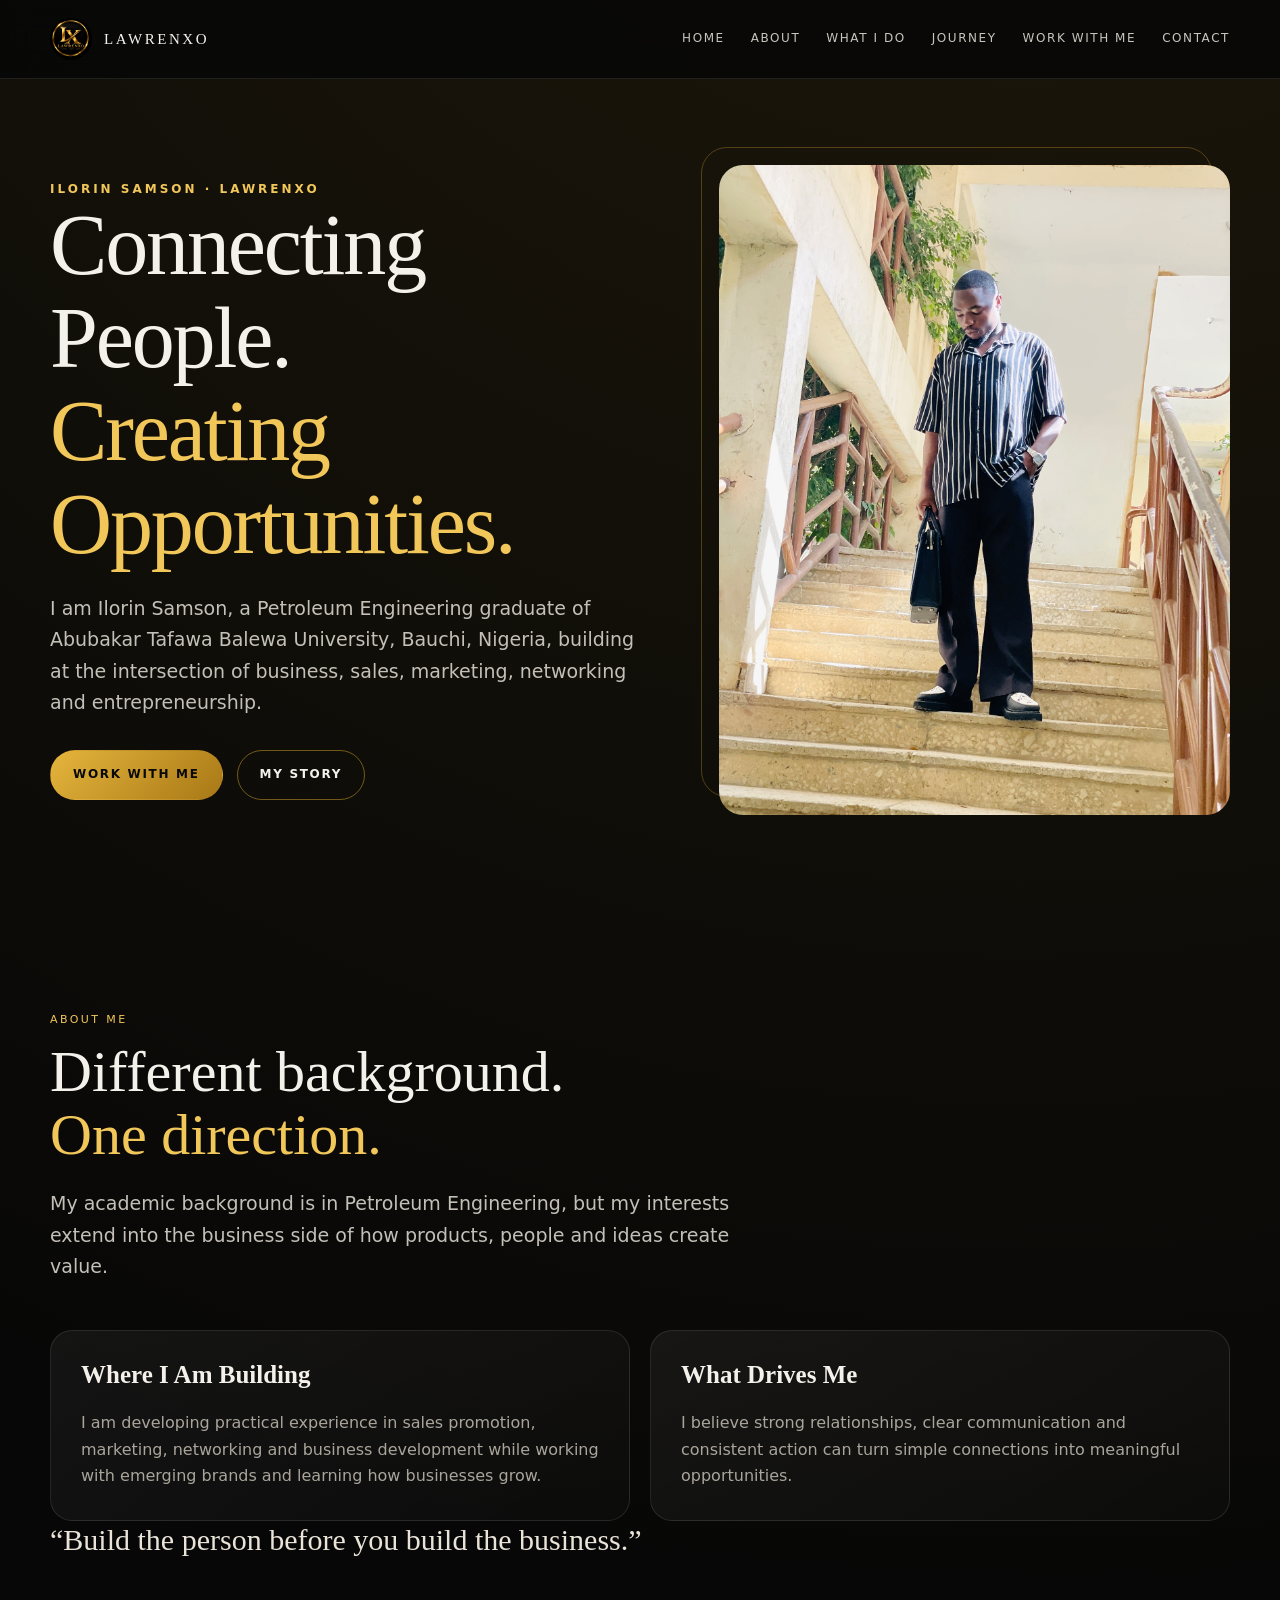
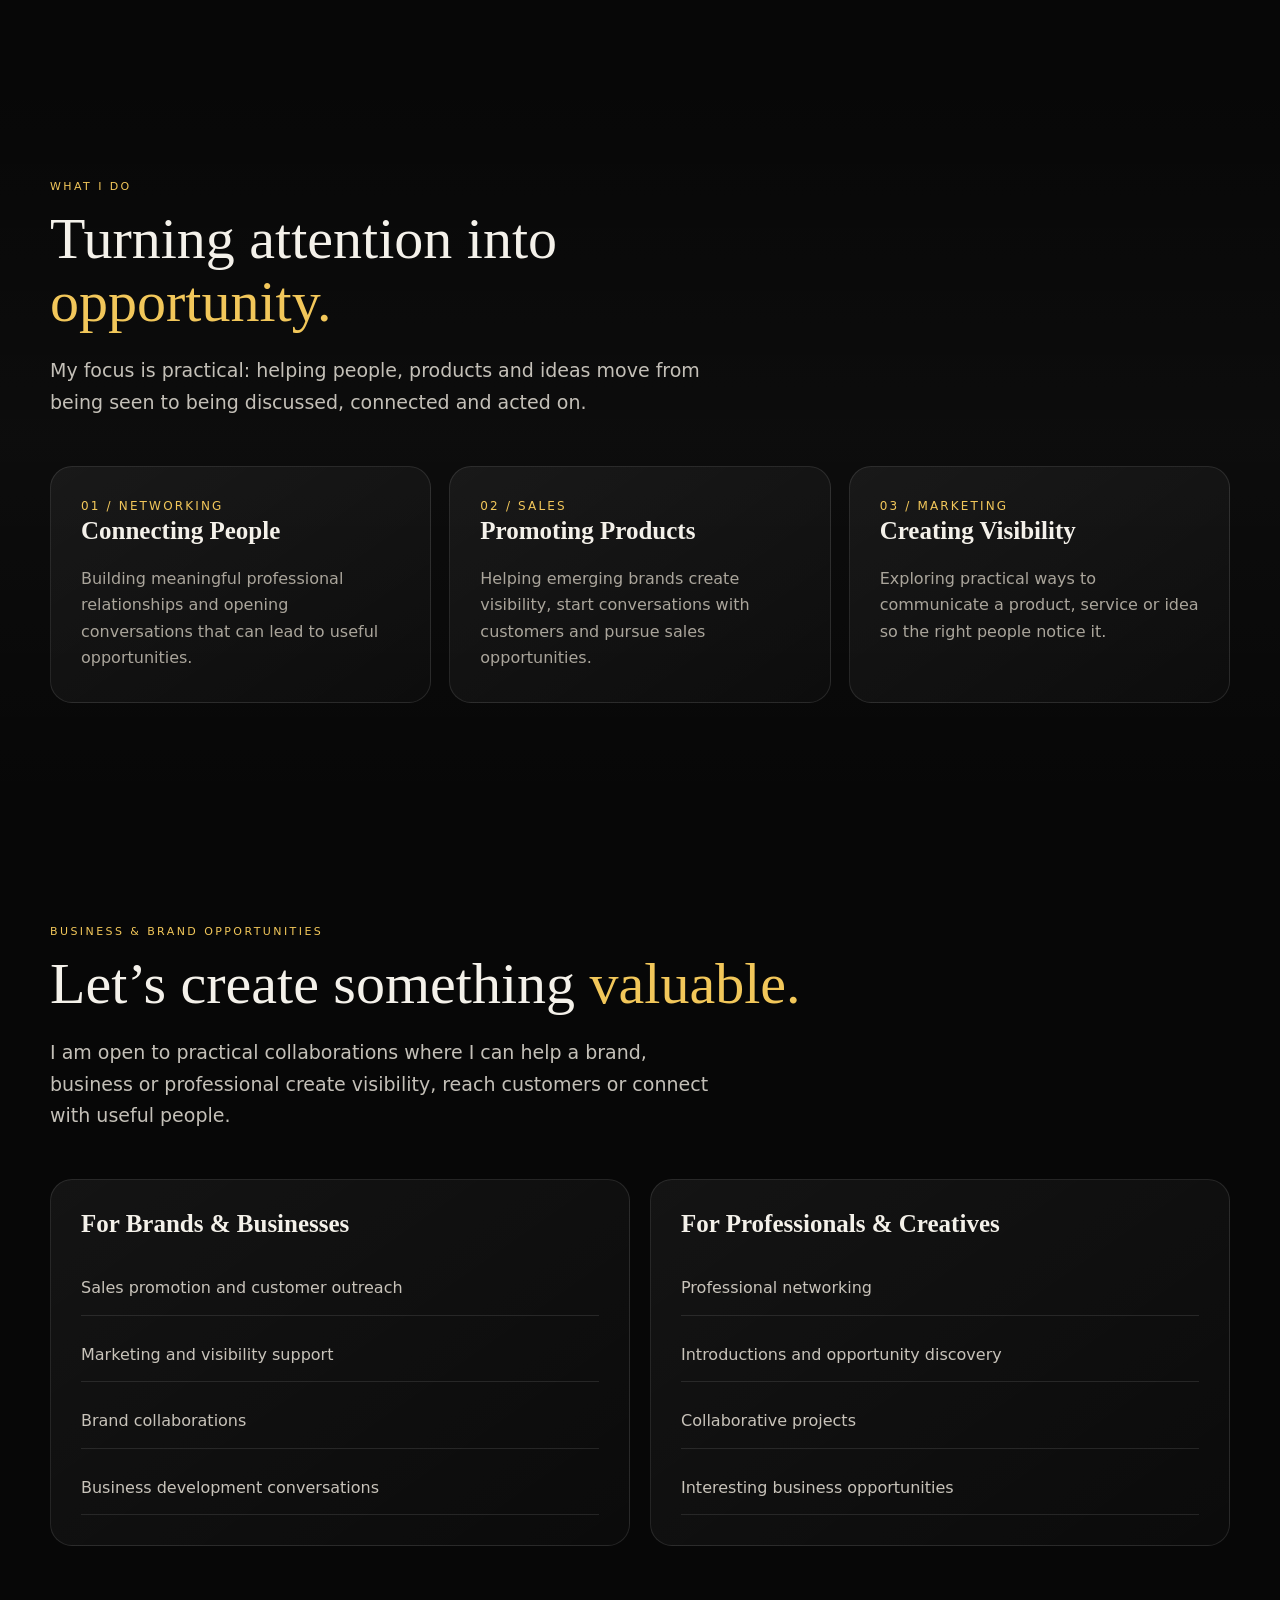
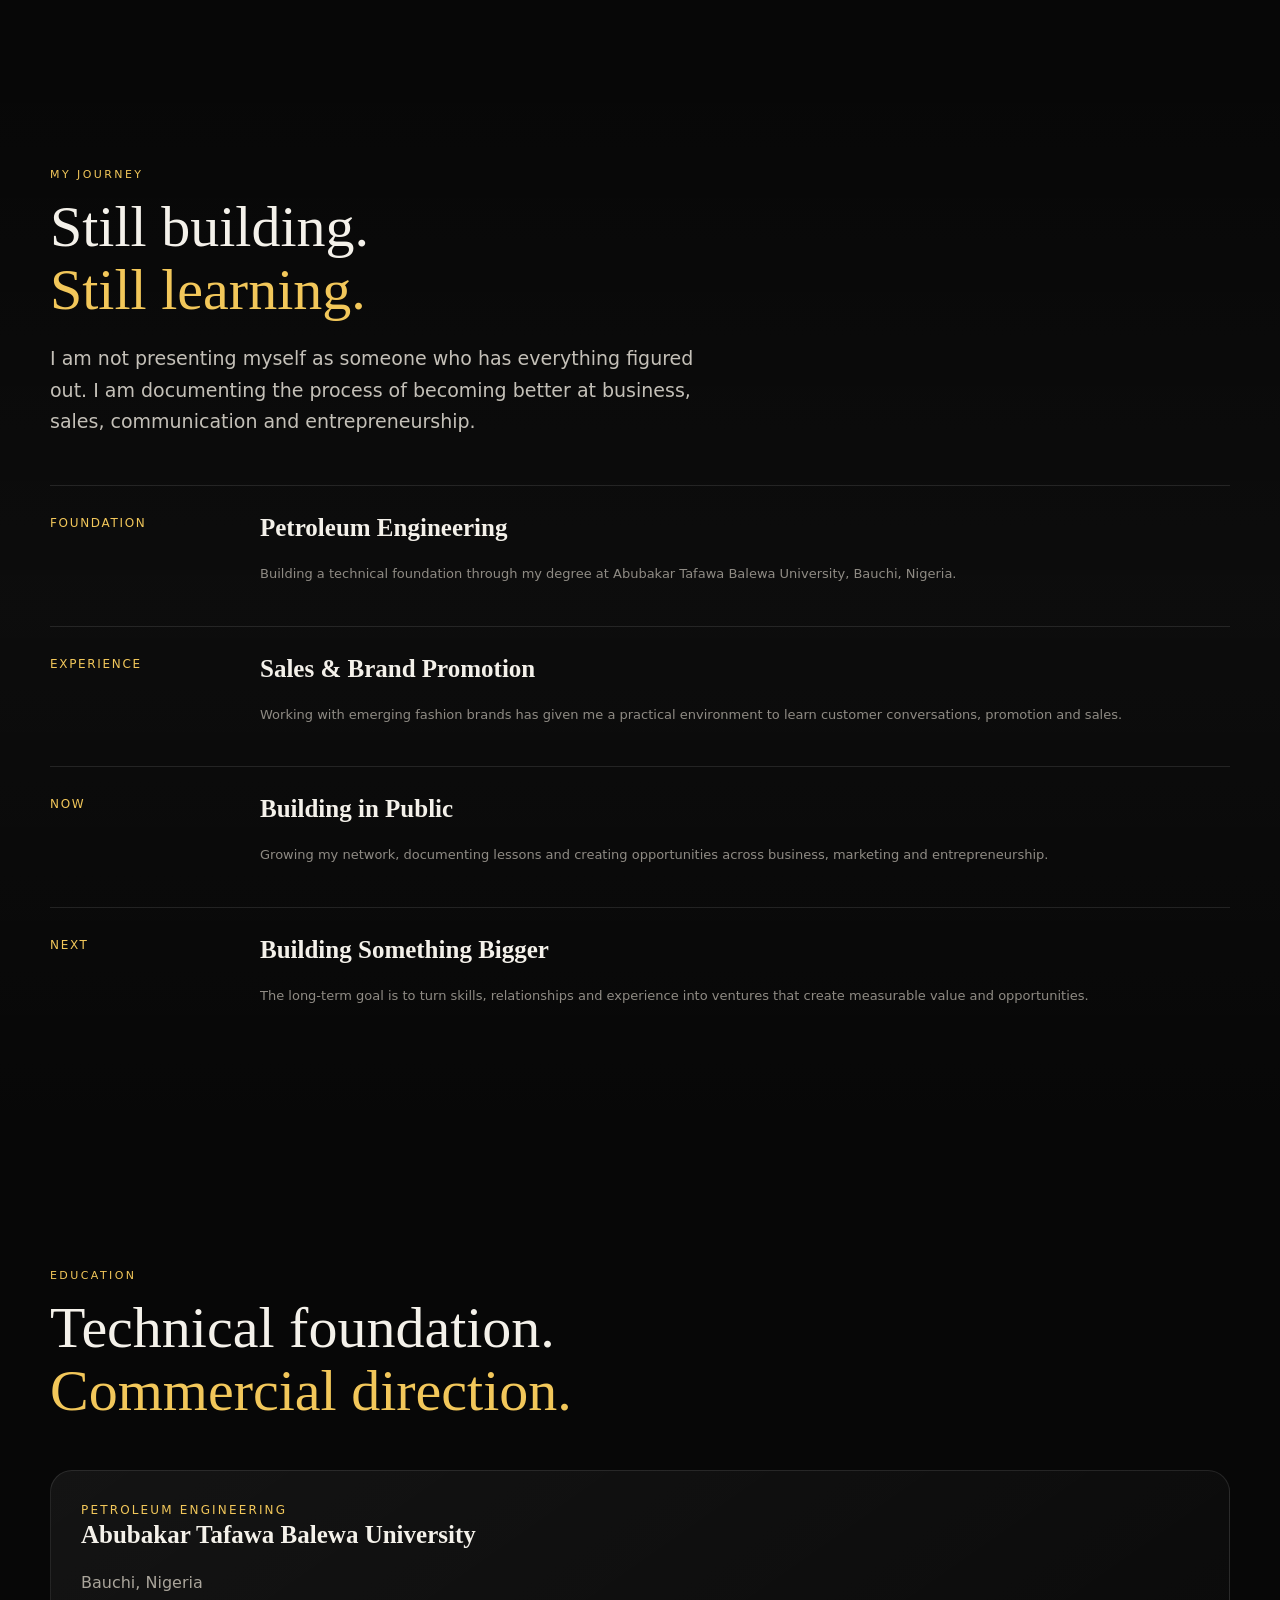
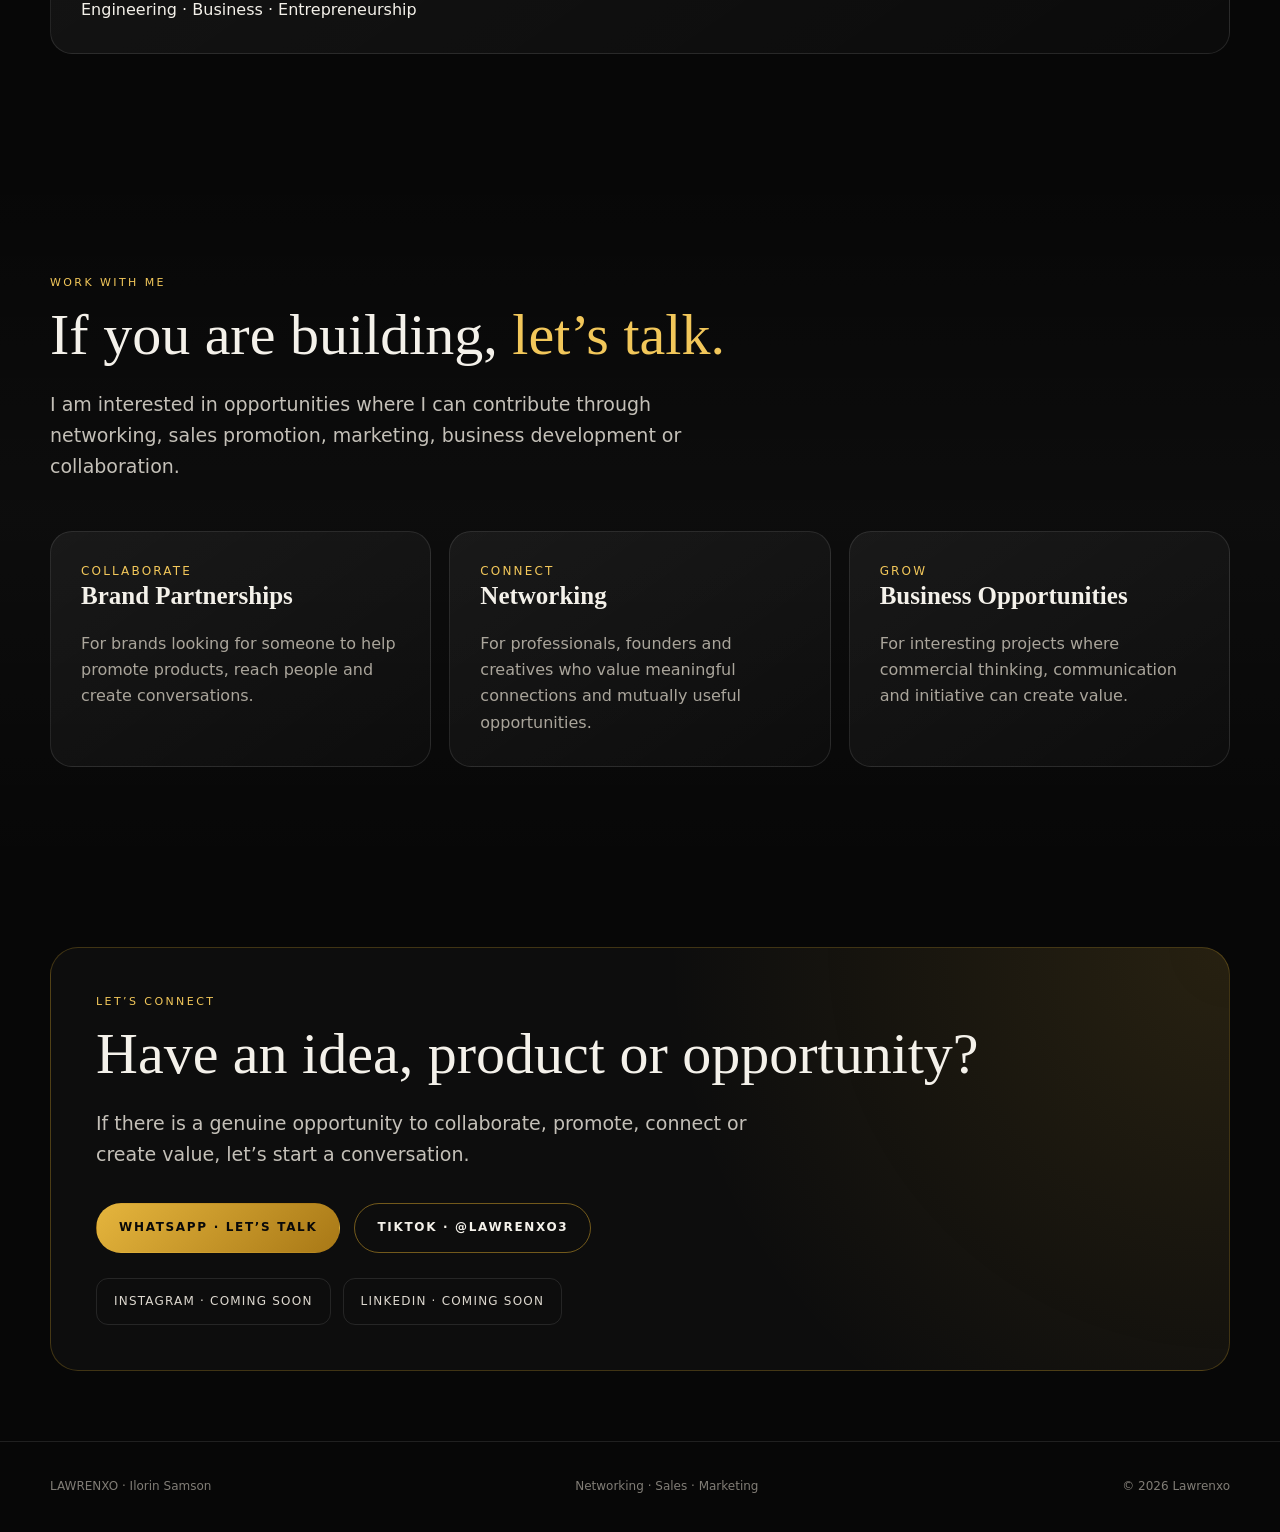
==== commit bc423f3e: "Add files via upload" ====
--- a/index.html
+++ b/index.html
@@ -1,25 +1,38 @@
 <!doctype html>
-<html lang="en"><head>
+<html lang="en">
+<head>
 <meta charset="utf-8"><meta name="viewport" content="width=device-width,initial-scale=1">
-<title>LAWRENXO | Samson Ilorin</title>
-<meta name="description" content="Lawrenxo — Samson Ilorin. Networking, sales promotion, marketing and business opportunities.">
+<title>LAWRENXO | Ilorin Samson</title>
+<meta name="description" content="Ilorin Samson — Petroleum Engineering graduate building at the intersection of business, sales, marketing, networking and entrepreneurship.">
 <link rel="icon" type="image/png" href="assets/favicon.png"><link rel="stylesheet" href="style.css">
-</head><body>
+</head>
+<body>
 <header class="site-header"><div class="container nav">
-<a class="brand" href="index.html"><img src="assets/lawrenxo-logo.png" alt="Lawrenxo LX logo"><span>LAWRENXO</span></a>
-<button class="menu-btn" aria-label="Open menu">☰</button>
-<nav class="nav-links"><a href="index.html">Home</a><a href="about.html">About</a><a href="work.html">Work With Me</a><a href="journey.html">Journey</a><a href="contact.html">Contact</a></nav>
-</div></header>
+<a class="brand" href="#home" aria-label="Lawrenxo home"><img src="assets/lawrenxo-logo.png" alt="Lawrenxo LX logo"><span>LAWRENXO</span></a>
+<button class="menu-btn" aria-label="Open navigation" aria-expanded="false">☰</button>
+<nav class="nav-links">
+<a href="#home">Home</a><a href="#about">About</a><a href="#services">What I Do</a><a href="#journey">Journey</a><a href="#work">Work With Me</a><a href="#contact">Contact</a>
+</nav></div></header>
 <main>
-<section class="hero container">
-<div class="reveal"><div class="eyebrow">Samson Ilorin · Lawrenxo</div>
+<section id="home" class="hero container">
+<div class="reveal"><div class="eyebrow">Ilorin Samson · LAWRENXO</div>
 <h1>Connecting People.<br><span class="gold">Creating Opportunities.</span></h1>
-<p class="lead">I’m Lawrenxo — a Petroleum Engineering graduate building at the intersection of business, sales, marketing, networking and entrepreneurship.</p>
-<div class="actions"><a class="btn primary" href="work.html">Work With Me</a><a class="btn" href="about.html">My Story</a></div></div>
-<div class="hero-photo reveal"><img src="assets/lawrenxo.jpg" alt="Samson Ilorin — Lawrenxo"></div>
+<p class="lead">I am Ilorin Samson, a Petroleum Engineering graduate of Abubakar Tafawa Balewa University, Bauchi, Nigeria, building at the intersection of business, sales, marketing, networking and entrepreneurship.</p>
+<div class="actions"><a class="btn primary" href="#work">Work With Me</a><a class="btn" href="#about">My Story</a></div></div>
+<div class="hero-photo reveal"><img src="assets/lawrenxo.jpg" alt="Ilorin Samson — Lawrenxo"></div>
 </section>
 
-<section class="section alt"><div class="container">
+<section id="about" class="section"><div class="container">
+<div class="section-head reveal"><div class="kicker">About Me</div><h2>Different background.<br><span class="gold">One direction.</span></h2>
+<p class="lead">My academic background is in Petroleum Engineering, but my interests extend into the business side of how products, people and ideas create value.</p></div>
+<div class="grid-2">
+<article class="card reveal"><h3>Where I Am Building</h3><p>I am developing practical experience in sales promotion, marketing, networking and business development while working with emerging brands and learning how businesses grow.</p></article>
+<article class="card reveal"><h3>What Drives Me</h3><p>I believe strong relationships, clear communication and consistent action can turn simple connections into meaningful opportunities.</p></article>
+</div>
+<div class="quote reveal">“Build the person before you build the business.”</div>
+</div></section>
+
+<section id="services" class="section alt"><div class="container">
 <div class="section-head reveal"><div class="kicker">What I Do</div><h2>Turning attention into <span class="gold">opportunity.</span></h2><p class="lead">My focus is practical: helping people, products and ideas move from being seen to being discussed, connected and acted on.</p></div>
 <div class="grid-3">
 <article class="card reveal"><div class="num">01 / NETWORKING</div><h3>Connecting People</h3><p>Building meaningful professional relationships and opening conversations that can lead to useful opportunities.</p></article>
@@ -27,14 +40,42 @@
 <article class="card reveal"><div class="num">03 / MARKETING</div><h3>Creating Visibility</h3><p>Exploring practical ways to communicate a product, service or idea so the right people notice it.</p></article>
 </div></div></section>
 
-<section class="section"><div class="container">
-<div class="section-head reveal"><div class="kicker">Who I’m Open To</div><h2>People building <span class="gold">something.</span></h2></div>
+<section id="opportunities" class="section"><div class="container">
+<div class="section-head reveal"><div class="kicker">Business & Brand Opportunities</div><h2>Let’s create something <span class="gold">valuable.</span></h2><p class="lead">I am open to practical collaborations where I can help a brand, business or professional create visibility, reach customers or connect with useful people.</p></div>
 <div class="grid-2">
-<div class="card reveal"><h3>Brands & Businesses</h3><ul class="list"><li>Emerging fashion brands</li><li>Small businesses & startups</li><li>Product and service businesses</li><li>Brand collaborations</li></ul></div>
-<div class="card reveal"><h3>Professionals & Creatives</h3><ul class="list"><li>Entrepreneurs</li><li>Creators and creatives</li><li>Professional networking</li><li>Interesting projects and partnerships</li></ul></div>
+<article class="card reveal"><h3>For Brands & Businesses</h3><ul class="list"><li>Sales promotion and customer outreach</li><li>Marketing and visibility support</li><li>Brand collaborations</li><li>Business development conversations</li></ul></article>
+<article class="card reveal"><h3>For Professionals & Creatives</h3><ul class="list"><li>Professional networking</li><li>Introductions and opportunity discovery</li><li>Collaborative projects</li><li>Interesting business opportunities</li></ul></article>
 </div></div></section>
 
-<section class="cta-band"><div class="container contact-box reveal"><div class="kicker">Let’s Connect</div><h2>Have an idea, product or opportunity?</h2><p class="lead">If there is a genuine opportunity to collaborate, promote, connect or create value, let’s start a conversation.</p><div class="actions"><a class="btn primary" href="https://wa.me/2348118064784?text=Hello%20Lawrenxo%2C%20I%20found%20your%20website%20and%20I%27d%20like%20to%20discuss%20a%20business%20opportunity." target="_blank" rel="noopener">WhatsApp · Let’s Talk</a><a class="btn" href="https://www.tiktok.com/@lawrenxo3" target="_blank" rel="noopener">TikTok · @lawrenxo3</a></div></div></section>
+<section id="journey" class="section alt"><div class="container">
+<div class="section-head reveal"><div class="kicker">My Journey</div><h2>Still building.<br><span class="gold">Still learning.</span></h2><p class="lead">I am not presenting myself as someone who has everything figured out. I am documenting the process of becoming better at business, sales, communication and entrepreneurship.</p></div>
+<div class="timeline">
+<div class="timeline-item reveal"><div class="year">Foundation</div><div><h3>Petroleum Engineering</h3><p class="small">Building a technical foundation through my degree at Abubakar Tafawa Balewa University, Bauchi, Nigeria.</p></div></div>
+<div class="timeline-item reveal"><div class="year">Experience</div><div><h3>Sales & Brand Promotion</h3><p class="small">Working with emerging fashion brands has given me a practical environment to learn customer conversations, promotion and sales.</p></div></div>
+<div class="timeline-item reveal"><div class="year">Now</div><div><h3>Building in Public</h3><p class="small">Growing my network, documenting lessons and creating opportunities across business, marketing and entrepreneurship.</p></div></div>
+<div class="timeline-item reveal"><div class="year">Next</div><div><h3>Building Something Bigger</h3><p class="small">The long-term goal is to turn skills, relationships and experience into ventures that create measurable value and opportunities.</p></div></div>
+</div></div></section>
+
+<section id="education" class="section"><div class="container">
+<div class="section-head reveal"><div class="kicker">Education</div><h2>Technical foundation.<br><span class="gold">Commercial direction.</span></h2></div>
+<div class="card reveal education-card"><div><div class="num">PETROLEUM ENGINEERING</div><h3>Abubakar Tafawa Balewa University</h3><p>Bauchi, Nigeria</p></div><div class="badge">Engineering · Business · Entrepreneurship</div></div>
+</div></section>
+
+<section id="work" class="section alt"><div class="container">
+<div class="section-head reveal"><div class="kicker">Work With Me</div><h2>If you are building, <span class="gold">let’s talk.</span></h2><p class="lead">I am interested in opportunities where I can contribute through networking, sales promotion, marketing, business development or collaboration.</p></div>
+<div class="grid-3">
+<article class="card reveal"><div class="num">COLLABORATE</div><h3>Brand Partnerships</h3><p>For brands looking for someone to help promote products, reach people and create conversations.</p></article>
+<article class="card reveal"><div class="num">CONNECT</div><h3>Networking</h3><p>For professionals, founders and creatives who value meaningful connections and mutually useful opportunities.</p></article>
+<article class="card reveal"><div class="num">GROW</div><h3>Business Opportunities</h3><p>For interesting projects where commercial thinking, communication and initiative can create value.</p></article>
+</div></div></section>
+
+<section id="contact" class="cta-band"><div class="container contact-box reveal">
+<div class="kicker">Let’s Connect</div><h2>Have an idea, product or opportunity?</h2>
+<p class="lead">If there is a genuine opportunity to collaborate, promote, connect or create value, let’s start a conversation.</p>
+<div class="actions"><a class="btn primary" href="https://wa.me/2348118064784?text=Hello%20Lawrenxo%2C%20I%20found%20your%20website%20and%20I%27d%20like%20to%20discuss%20a%20business%20opportunity." target="_blank" rel="noopener">WhatsApp · Let’s Talk</a><a class="btn" href="https://www.tiktok.com/@lawrenxo3" target="_blank" rel="noopener">TikTok · @lawrenxo3</a></div>
+<div class="socials"><span class="social">Instagram · Coming Soon</span><span class="social">LinkedIn · Coming Soon</span></div>
+</div></section>
 </main>
-<footer class="footer"><div class="container footer-row"><span>LAWRENXO · Samson Ilorin</span><span>Networking · Sales · Marketing</span><span>© 2026 Lawrenxo</span></div></footer>
-<script src="script.js"></script></body></html>+<footer class="footer"><div class="container footer-row"><span>LAWRENXO · Ilorin Samson</span><span>Networking · Sales · Marketing</span><span>© 2026 Lawrenxo</span></div></footer>
+<script src="script.js"></script>
+</body></html>
